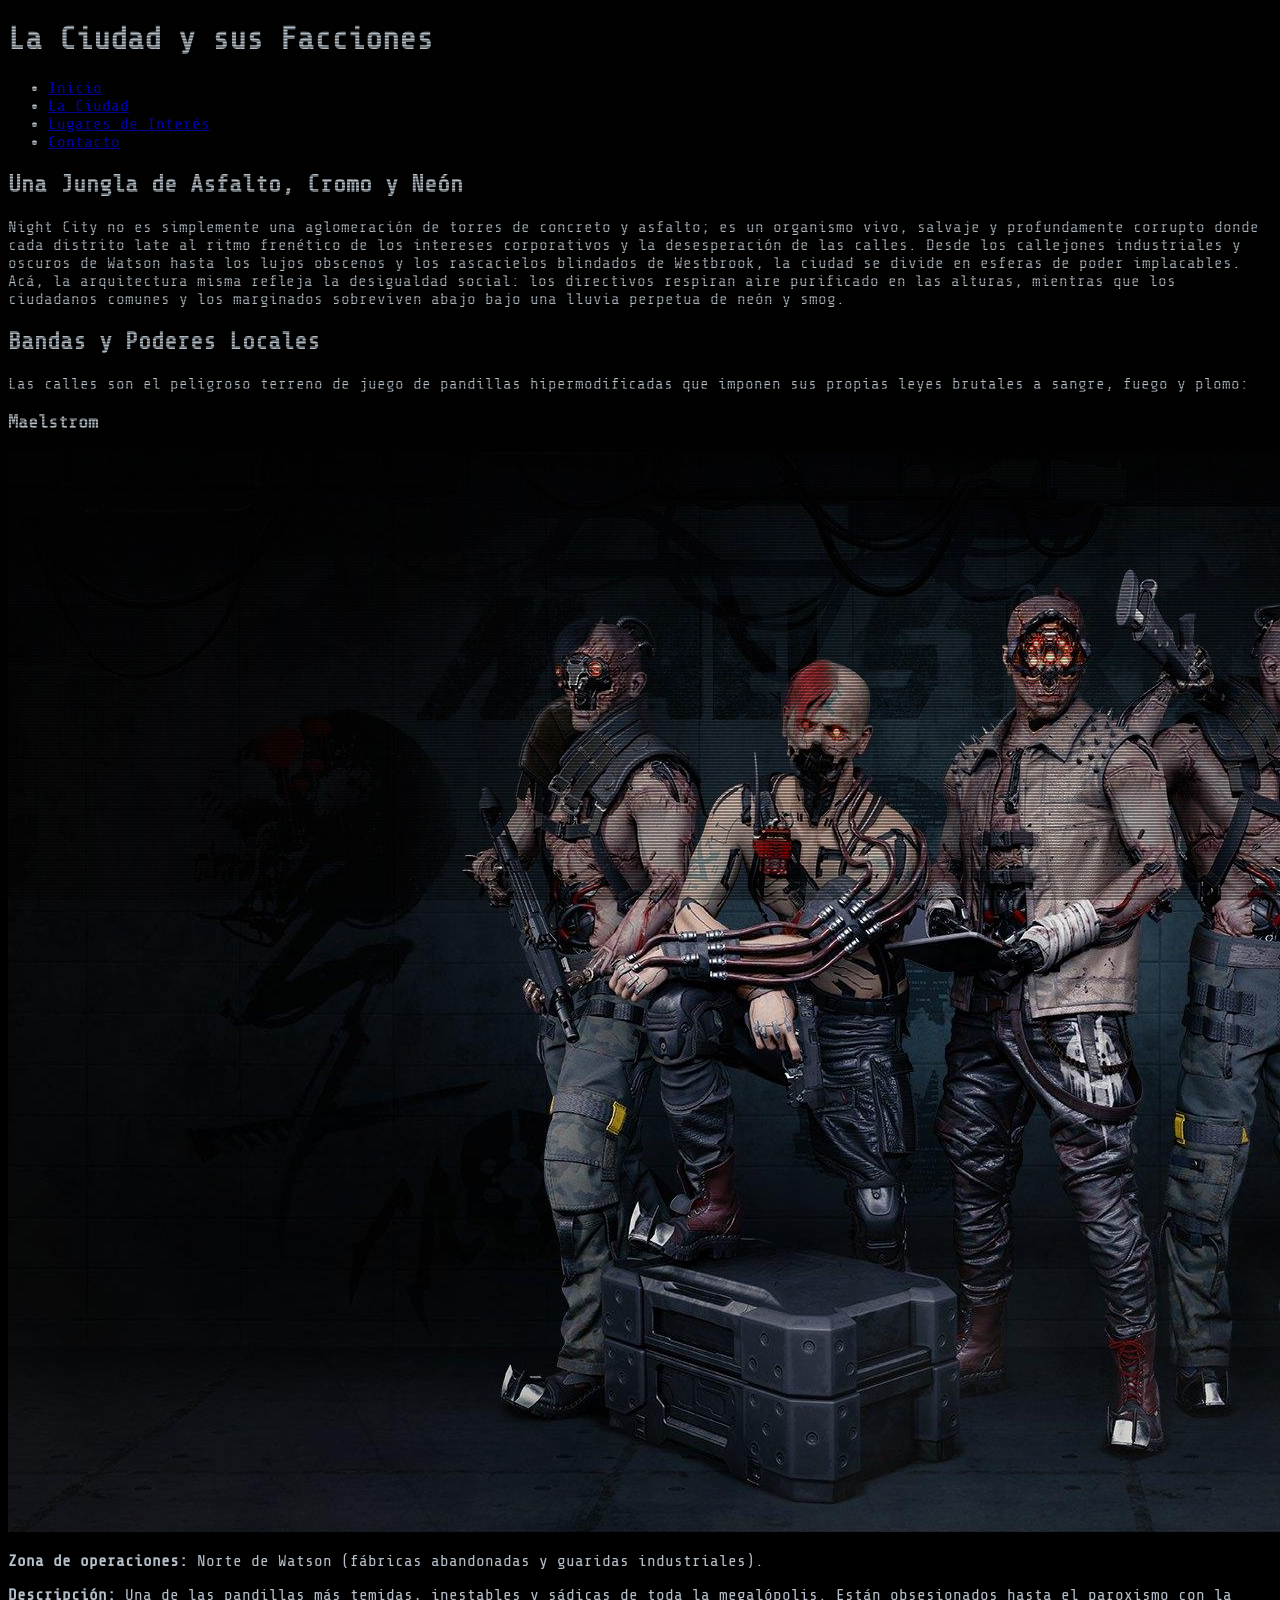
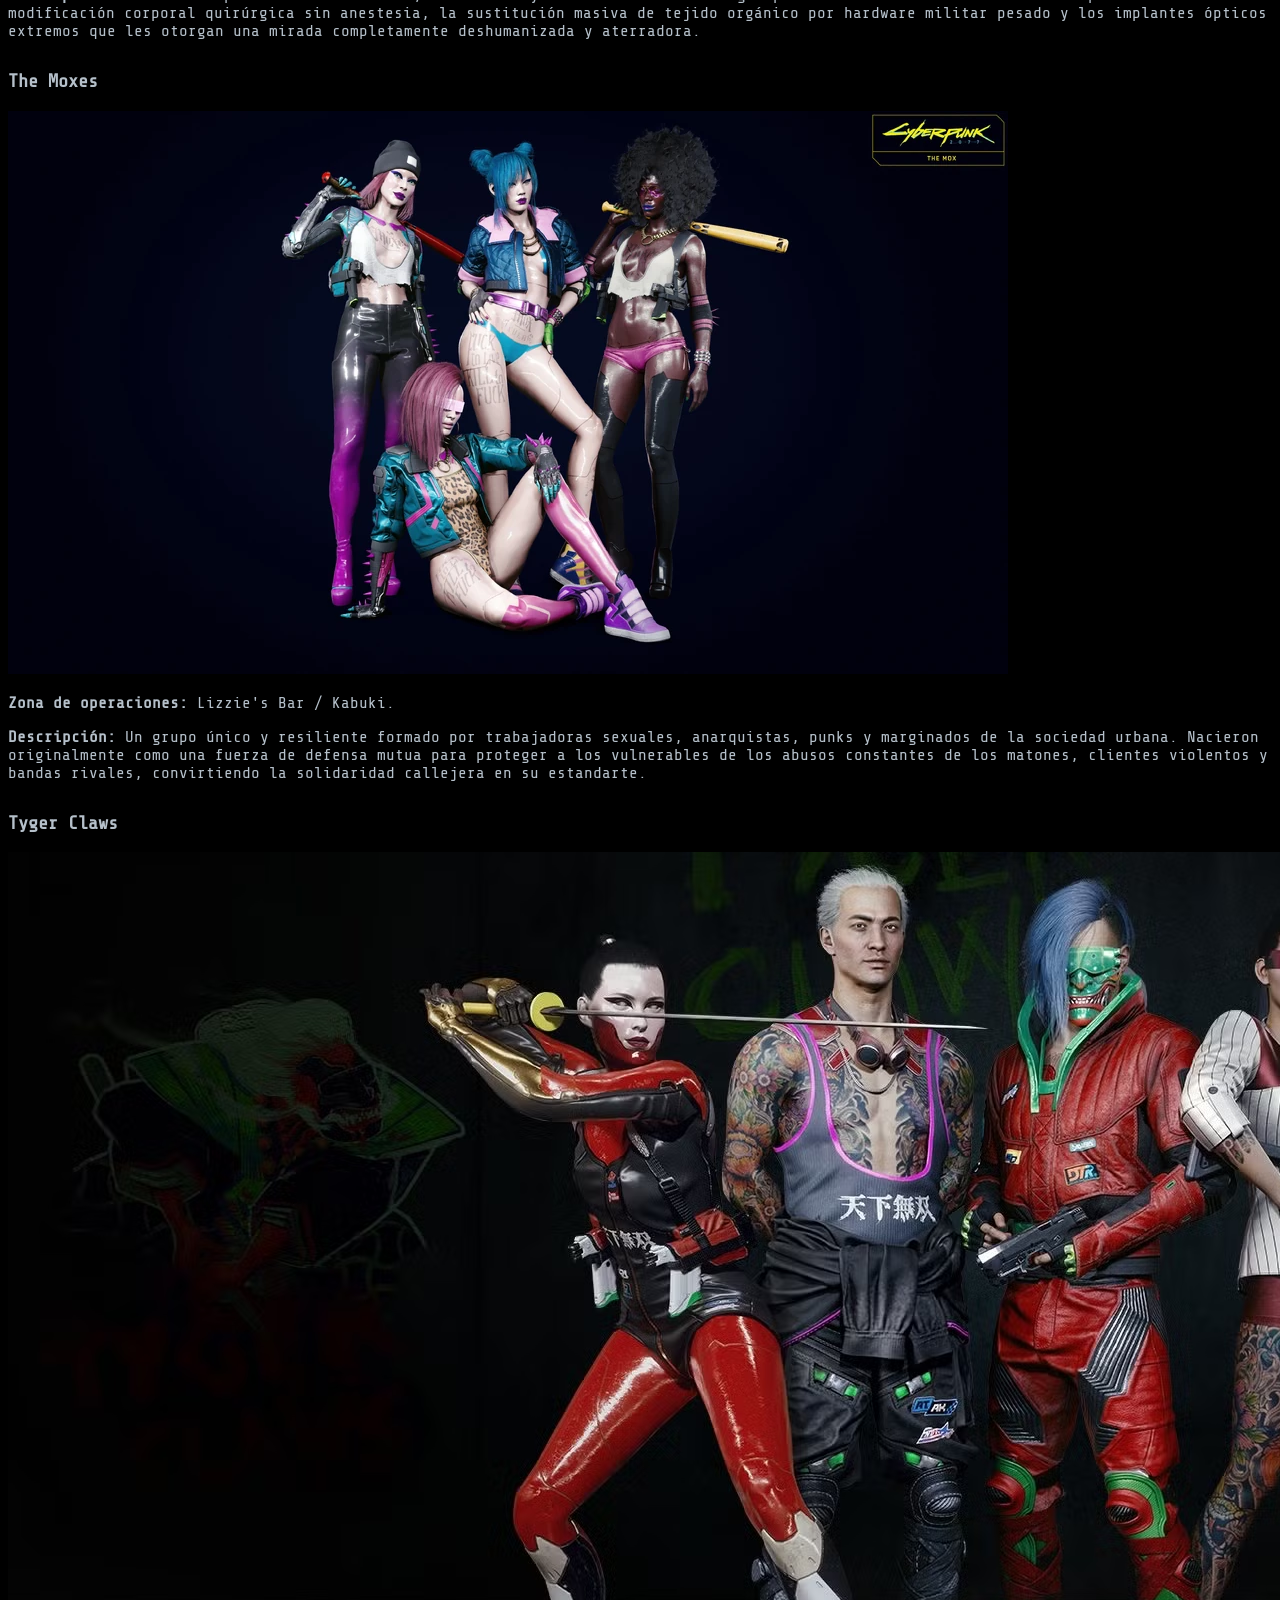
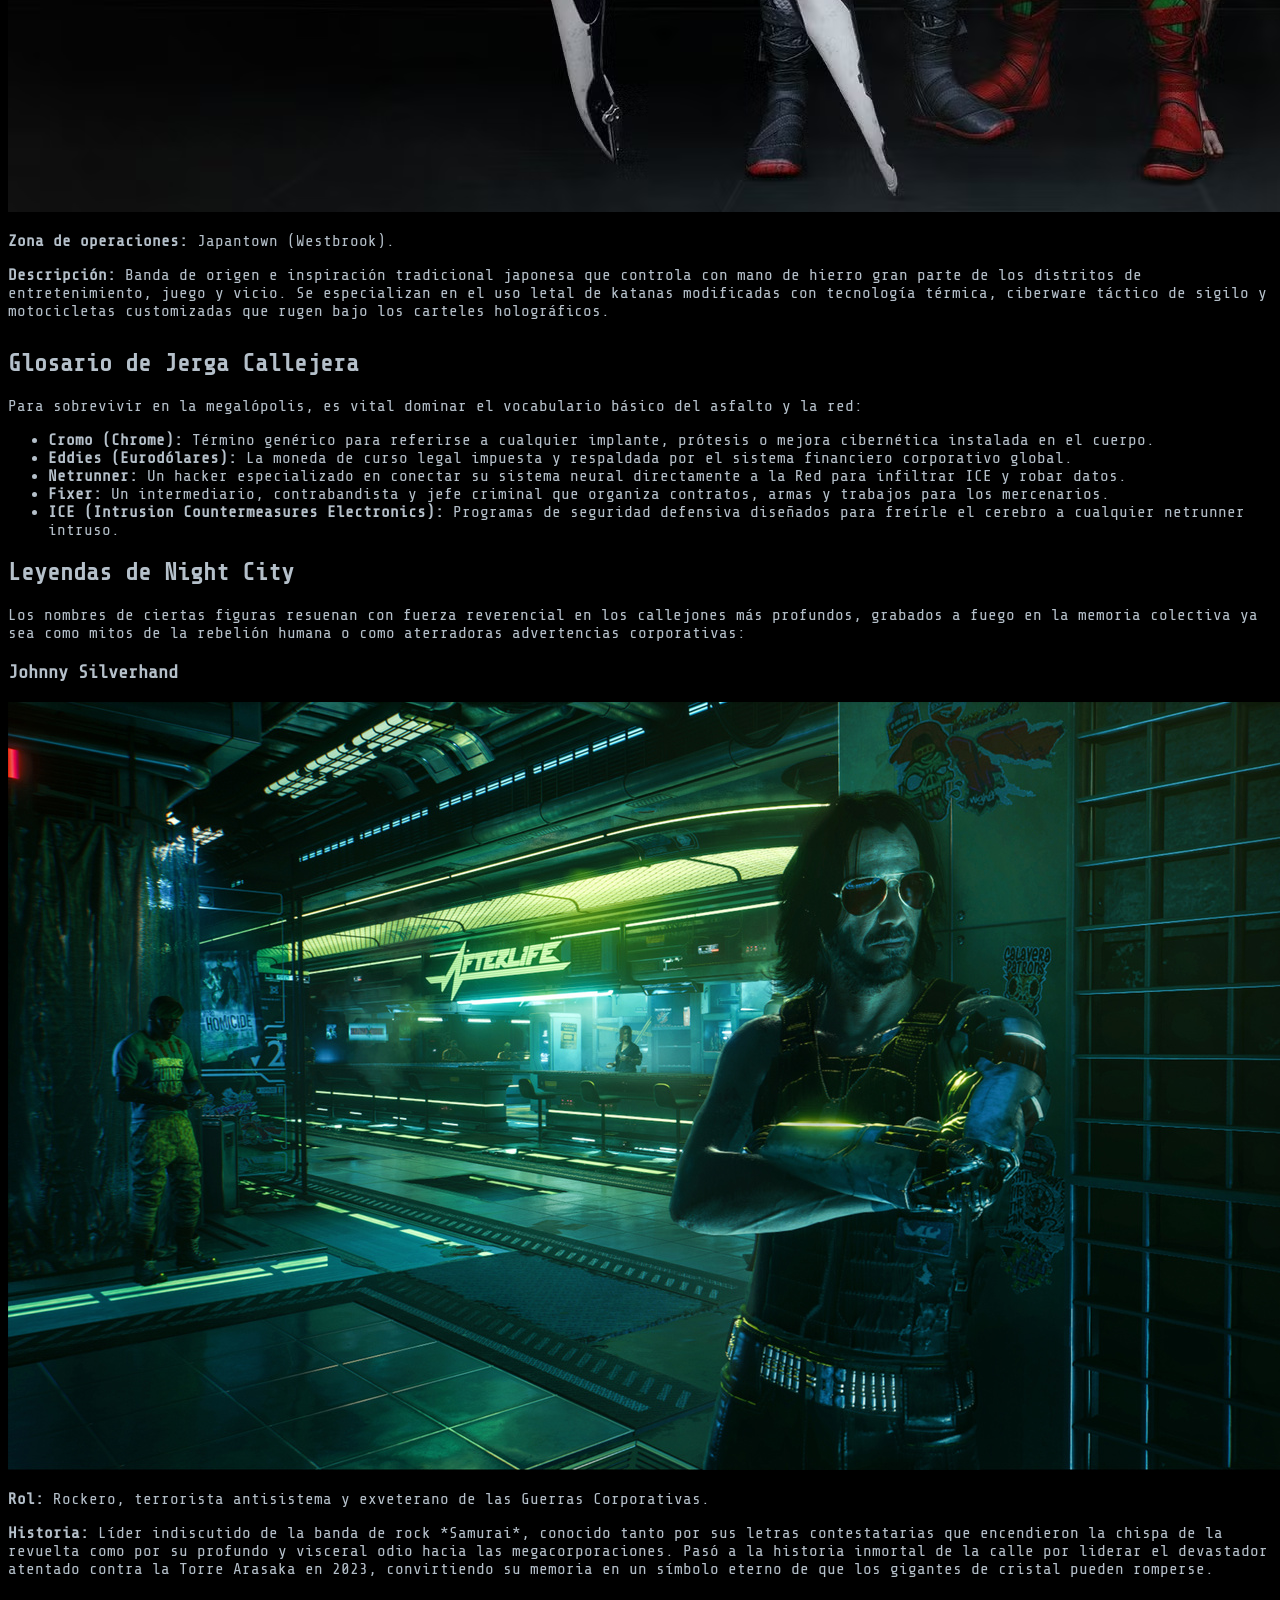
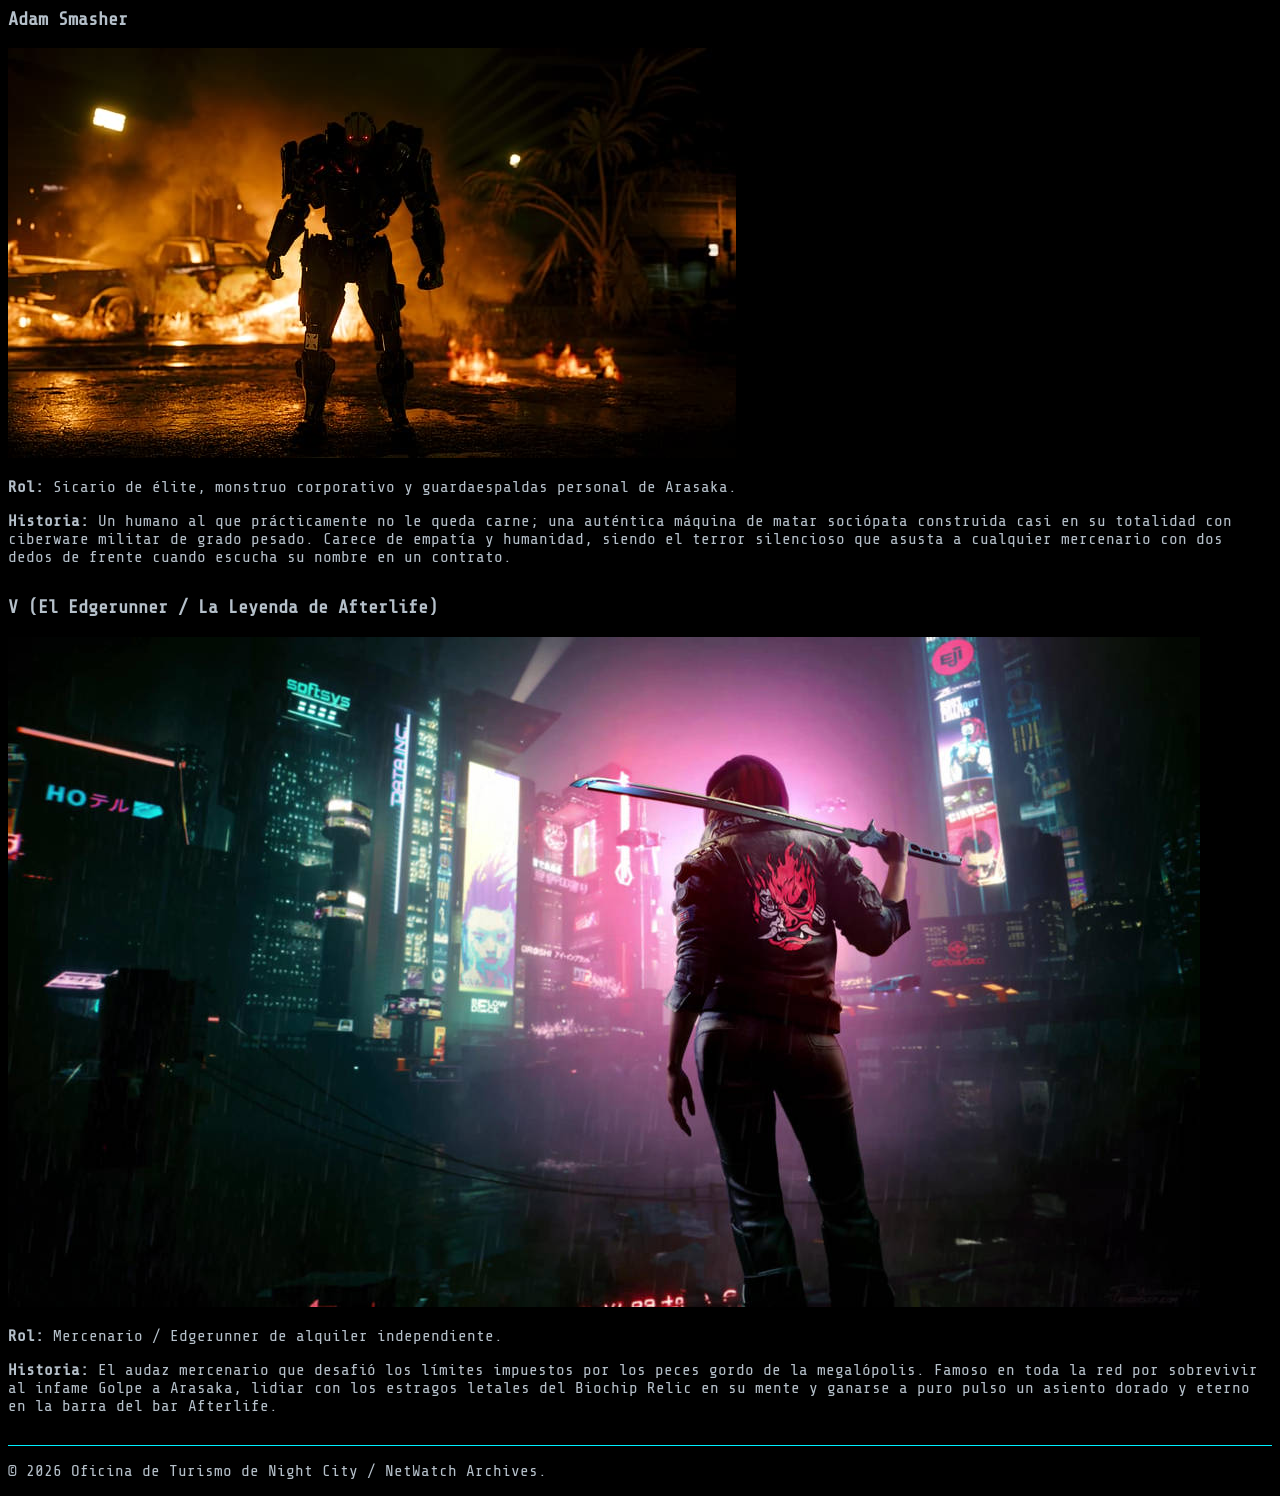
==== ciudad.html @ daa6891e "Implementación visual y bootstrap básico" ====
<!DOCTYPE html>
<html lang="es">
<head>
    <meta charset="UTF-8">
    <meta name="viewport" content="width=device-width, initial-scale=1.0">
    <title>La Ciudad y Facciones - Night City</title>
<link rel="stylesheet" href="css/estilos.css">
</head>
<body>
    <header>
        <h1>La Ciudad y sus Facciones</h1>
        <nav>
            <ul>
                <li><a href="index.html">Inicio</a></li>
                <li><a href="ciudad.html">La Ciudad</a></li>
                <li><a href="lugares.html">Lugares de Interés</a></li>
                <li><a href="contacto.html">Contacto</a></li>
            </ul>
        </nav>
    </header>

    <main>
        <section>
            <h2>Una Jungla de Asfalto, Cromo y Neón</h2>
            <p>Night City no es simplemente una aglomeración de torres de concreto y asfalto; es un organismo vivo, salvaje y profundamente corrupto donde cada distrito late al ritmo frenético de los intereses corporativos y la desesperación de las calles. Desde los callejones industriales y oscuros de Watson hasta los lujos obscenos y los rascacielos blindados de Westbrook, la ciudad se divide en esferas de poder implacables. Acá, la arquitectura misma refleja la desigualdad social: los directivos respiran aire purificado en las alturas, mientras que los ciudadanos comunes y los marginados sobreviven abajo bajo una lluvia perpetua de neón y smog.</p>
        </section>

        <section id="facciones">
            <h2>Bandas y Poderes Locales</h2>
            <p>Las calles son el peligroso terreno de juego de pandillas hipermodificadas que imponen sus propias leyes brutales a sangre, fuego y plomo:</p>
            
            <div style="margin-bottom: 30px;">
                <h3>Maelstrom</h3>
                <img src="img/Maelstrom.jpg" alt="Miembros de la banda Maelstrom con implantes cibernéticos ópticos extremos">
                <p><strong>Zona de operaciones:</strong> Norte de Watson (fábricas abandonadas y guaridas industriales).</p>
                <p><strong>Descripción:</strong> Una de las pandillas más temidas, inestables y sádicas de toda la megalópolis. Están obsesionados hasta el paroxismo con la modificación corporal quirúrgica sin anestesia, la sustitución masiva de tejido orgánico por hardware militar pesado y los implantes ópticos extremos que les otorgan una mirada completamente deshumanizada y aterradora.</p>
            </div>

            <div style="margin-bottom: 30px;">
                <h3>The Moxes</h3>
                <img src="img/Moxes.jpg" alt="Estética urbana y grafitis característicos de The Moxes">
                <p><strong>Zona de operaciones:</strong> Lizzie's Bar / Kabuki.</p>
                <p><strong>Descripción:</strong> Un grupo único y resiliente formado por trabajadoras sexuales, anarquistas, punks y marginados de la sociedad urbana. Nacieron originalmente como una fuerza de defensa mutua para proteger a los vulnerables de los abusos constantes de los matones, clientes violentos y bandas rivales, convirtiendo la solidaridad callejera en su estandarte.</p>
            </div>

            <div style="margin-bottom: 30px;">
                <h3>Tyger Claws</h3>
                <img src="img/TygerClaws.jpg" alt="Motocicletas y estética neón tradicional de los Tyger Claws en Japantown">
                <p><strong>Zona de operaciones:</strong> Japantown (Westbrook).</p>
                <p><strong>Descripción:</strong> Banda de origen e inspiración tradicional japonesa que controla con mano de hierro gran parte de los distritos de entretenimiento, juego y vicio. Se especializan en el uso letal de katanas modificadas con tecnología térmica, ciberware táctico de sigilo y motocicletas customizadas que rugen bajo los carteles holográficos.</p>
            </div>
        </section>

        <section id="glosario">
            <h2>Glosario de Jerga Callejera</h2>
            <p>Para sobrevivir en la megalópolis, es vital dominar el vocabulario básico del asfalto y la red:</p>
            <ul>
                <li><strong>Cromo (Chrome):</strong> Término genérico para referirse a cualquier implante, prótesis o mejora cibernética instalada en el cuerpo.</li>
                <li><strong>Eddies (Eurodólares):</strong> La moneda de curso legal impuesta y respaldada por el sistema financiero corporativo global.</li>
                <li><strong>Netrunner:</strong> Un hacker especializado en conectar su sistema neural directamente a la Red para infiltrar ICE y robar datos.</li>
                <li><strong>Fixer:</strong> Un intermediario, contrabandista y jefe criminal que organiza contratos, armas y trabajos para los mercenarios.</li>
                <li><strong>ICE (Intrusion Countermeasures Electronics):</strong> Programas de seguridad defensiva diseñados para freírle el cerebro a cualquier netrunner intruso.</li>
            </ul>
        </section>

        <section id="leyendas">
            <h2>Leyendas de Night City</h2>
            <p>Los nombres de ciertas figuras resuenan con fuerza reverencial en los callejones más profundos, grabados a fuego en la memoria colectiva ya sea como mitos de la rebelión humana o como aterradoras advertencias corporativas:</p>

            <div style="margin-bottom: 30px;">
                <h3>Johnny Silverhand</h3>
                <img src="img/JohnnySilverhand.jpg" alt="Johnny Silverhand con su icónico brazo de cromo y su guitarra">
                <p><strong>Rol:</strong> Rockero, terrorista antisistema y exveterano de las Guerras Corporativas.</p>
                <p><strong>Historia:</strong> Líder indiscutido de la banda de rock *Samurai*, conocido tanto por sus letras contestatarias que encendieron la chispa de la revuelta como por su profundo y visceral odio hacia las megacorporaciones. Pasó a la historia inmortal de la calle por liderar el devastador atentado contra la Torre Arasaka en 2023, convirtiendo su memoria en un símbolo eterno de que los gigantes de cristal pueden romperse.</p>
            </div>

            <div style="margin-bottom: 30px;">
                <h3>Adam Smasher</h3>
                <img src="img/AdamSmasher.jpg" alt="Adam Smasher en su armadura corpórea pesada de combate cibernético">
                <p><strong>Rol:</strong> Sicario de élite, monstruo corporativo y guardaespaldas personal de Arasaka.</p>
                <p><strong>Historia:</strong> Un humano al que prácticamente no le queda carne; una auténtica máquina de matar sociópata construida casi en su totalidad con ciberware militar de grado pesado. Carece de empatía y humanidad, siendo el terror silencioso que asusta a cualquier mercenario con dos dedos de frente cuando escucha su nombre en un contrato.</p>
            </div>

            <div style="margin-bottom: 30px;">
                <h3>V (El Edgerunner / La Leyenda de Afterlife)</h3>
                <img src="img/V_Cyberpunk.jpg" alt="Mercenario V con chaqueta de cuero en Night City">
                <p><strong>Rol:</strong> Mercenario / Edgerunner de alquiler independiente.</p>
                <p><strong>Historia:</strong> El audaz mercenario que desafió los límites impuestos por los peces gordo de la megalópolis. Famoso en toda la red por sobrevivir al infame Golpe a Arasaka, lidiar con los estragos letales del Biochip Relic en su mente y ganarse a puro pulso un asiento dorado y eterno en la barra del bar Afterlife.</p>
            </div>
        </section>
    </main>

    <footer>
        <p>&copy; 2026 Oficina de Turismo de Night City / NetWatch Archives.</p>
    </footer>
</body>
</html>
---- css/estilos.css ----
@import url('https://fonts.googleapis.com/css2?family=Share+Tech+Mono&family=Orbitron:wght@700;900&display=swap');

:root {
    --bg-black: #000000;
    --bg-box: #05070a;
    --neon-cyan: #00f0ff;
    --neon-pink: #ff0055;
    --neon-yellow: #fcee0a;
    --text-gray: #b5c0ca;
    --font-mono: 'Share Tech Mono', monospace;
    --font-heading: 'Orbitron', sans-serif;
}

body::before {
    content: " ";
    display: block;
    position: fixed;
    top: 0; left: 0; bottom: 0; right: 0;
    background: linear-gradient(rgba(18, 16, 16, 0) 50%, rgba(0, 0, 0, 0.4) 50%), 
                linear-gradient(90deg, rgba(255, 0, 0, 0.02), rgba(0, 255, 0, 0.01), rgba(0, 0, 255, 0.02));
    z-index: 999;
    background-size: 100% 3px, 6px 100%;
    pointer-events: none;
}

html, body {
    background-color: var(--bg-black) !important;
    color: var(--text-gray) !important;
    font-family: var(--font-mono) !important;
    min-height: 100vh;
}

.cyber-header {
    background-color: var(--bg-black);
    border-bottom: 1px solid var(--neon-cyan) !important;
    box-shadow: 0 4px 15px rgba(0, 240, 255, 0.15);
}

.site-title {
    font-family: var(--font-heading) !important;
    color: var(--neon-cyan) !important;
    font-size: 2.2rem;
    font-weight: 900;
    letter-spacing: 3px;
    text-shadow: 2px 0 var(--neon-pink), -2px 0 var(--neon-cyan), 0 0 12px var(--neon-cyan) !important;
}

.navbar-nav .nav-link {
    font-family: var(--font-mono) !important;
    color: var(--neon-pink) !important;
    font-size: 1rem;
    letter-spacing: 1.5px;
    font-weight: bold;
    padding: 0.25rem 0.75rem !important;
    transition: all 0.2s ease;
}

.navbar-nav .nav-link:hover, 
.navbar-nav .nav-link.active {
    color: #ffffff !important;
    text-shadow: 0 0 10px var(--neon-pink), 0 0 20px var(--neon-pink) !important;
}

.cyber-box {
    background-color: var(--bg-box) !important;
    border: 1px solid var(--neon-cyan) !important;
    box-shadow: 0 0 15px rgba(0, 240, 255, 0.2), inset 0 0 10px rgba(0, 240, 255, 0.05) !important;
    border-radius: 0px !important;
}

.box-title {
    font-family: var(--font-heading) !important;
    color: var(--neon-yellow) !important;
    font-size: 1.3rem;
    letter-spacing: 1.5px;
    text-shadow: 0 0 8px var(--neon-yellow) !important;
}

.box-text {
    font-family: var(--font-mono) !important;
    color: var(--text-gray) !important;
    font-size: 1.05rem;
    line-height: 1.6;
}

.btn-cyber, 
a.btn-cyber {
    display: inline-block;
    background-color: transparent !important;
    border: 1px solid var(--neon-cyan) !important;
    color: var(--neon-cyan) !important;
    font-family: var(--font-mono) !important;
    text-transform: uppercase !important;
    font-weight: bold !important;
    letter-spacing: 1.5px;
    padding: 0.5rem 1.5rem;
    border-radius: 0px !important;
    box-shadow: 0 0 8px rgba(0, 240, 255, 0.3) !important;
    transition: all 0.2s ease !important;
    text-decoration: none;
}

.btn-cyber:hover, 
a.btn-cyber:hover {
    background-color: var(--neon-cyan) !important;
    color: #000000 !important;
    box-shadow: 0 0 20px var(--neon-cyan) !important;
}

footer {
    background-color: var(--bg-black) !important;
    border-top: 1px solid var(--neon-cyan) !important;
}
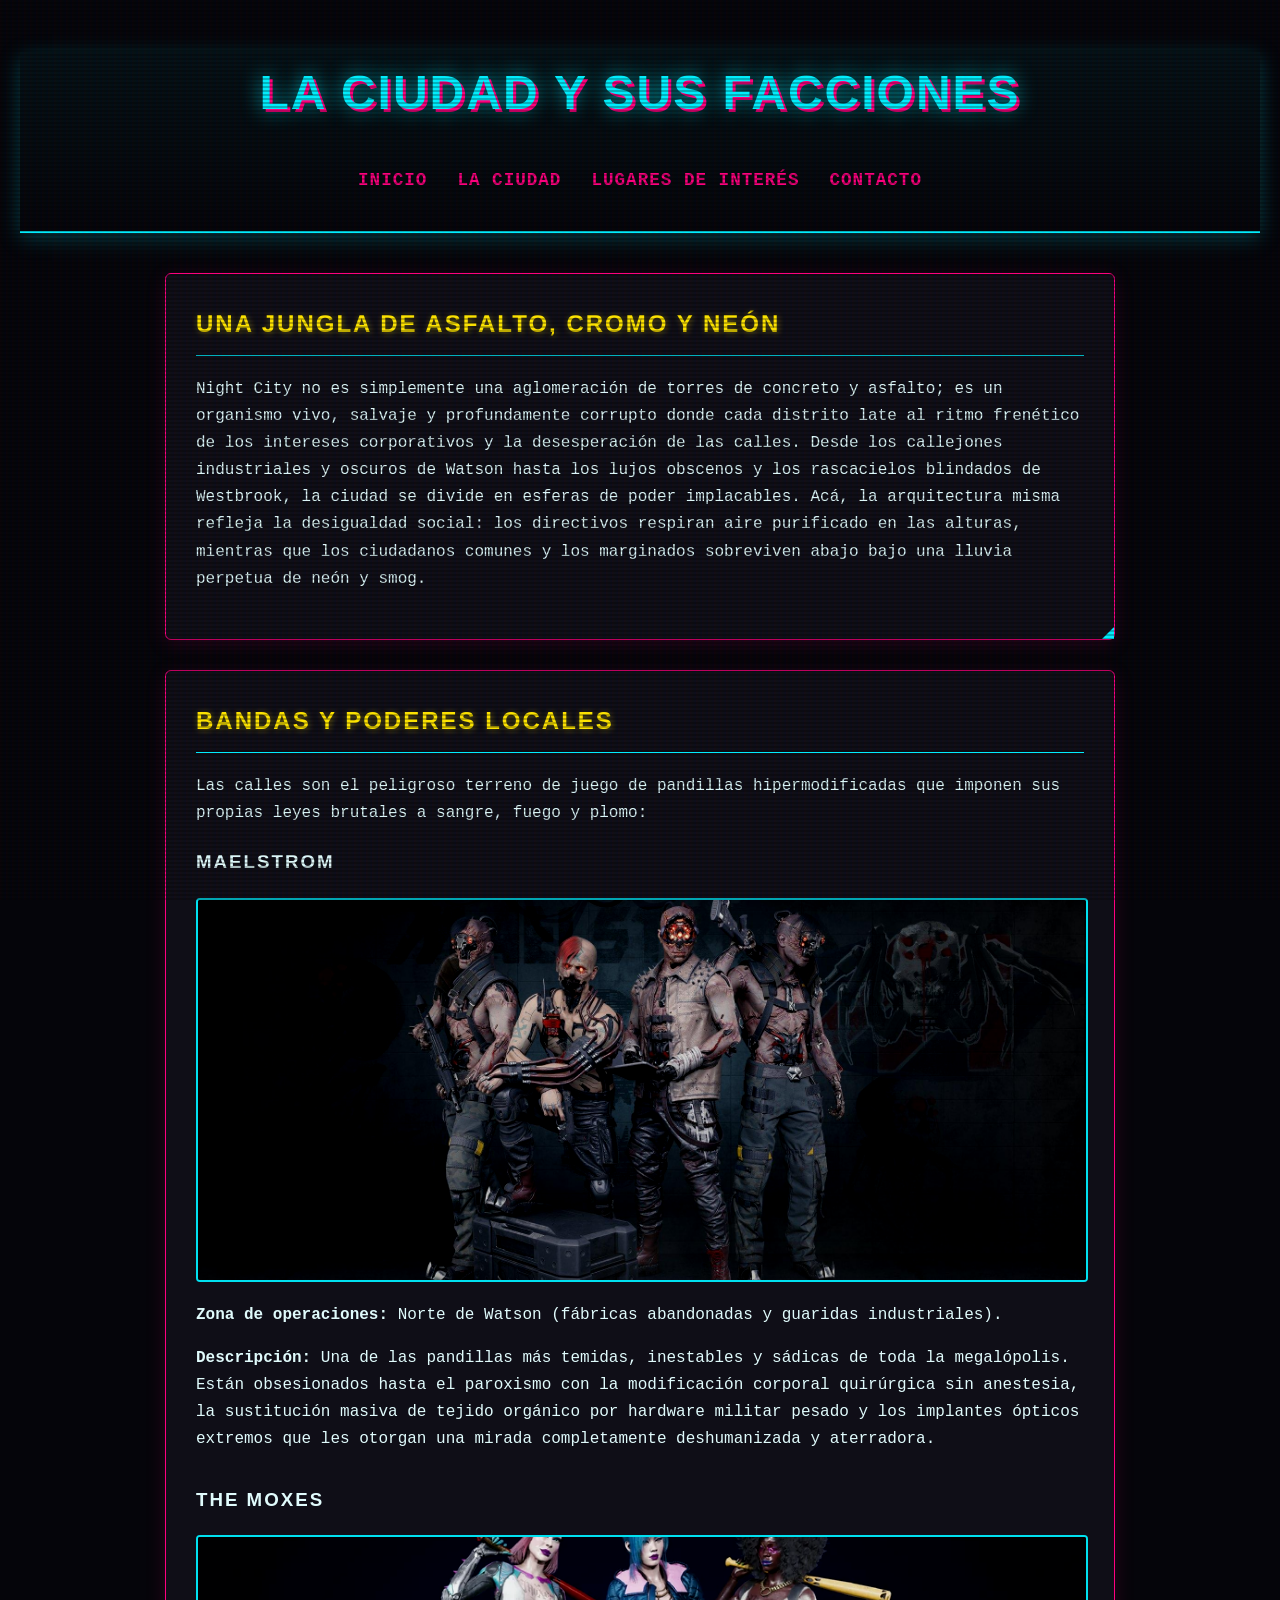
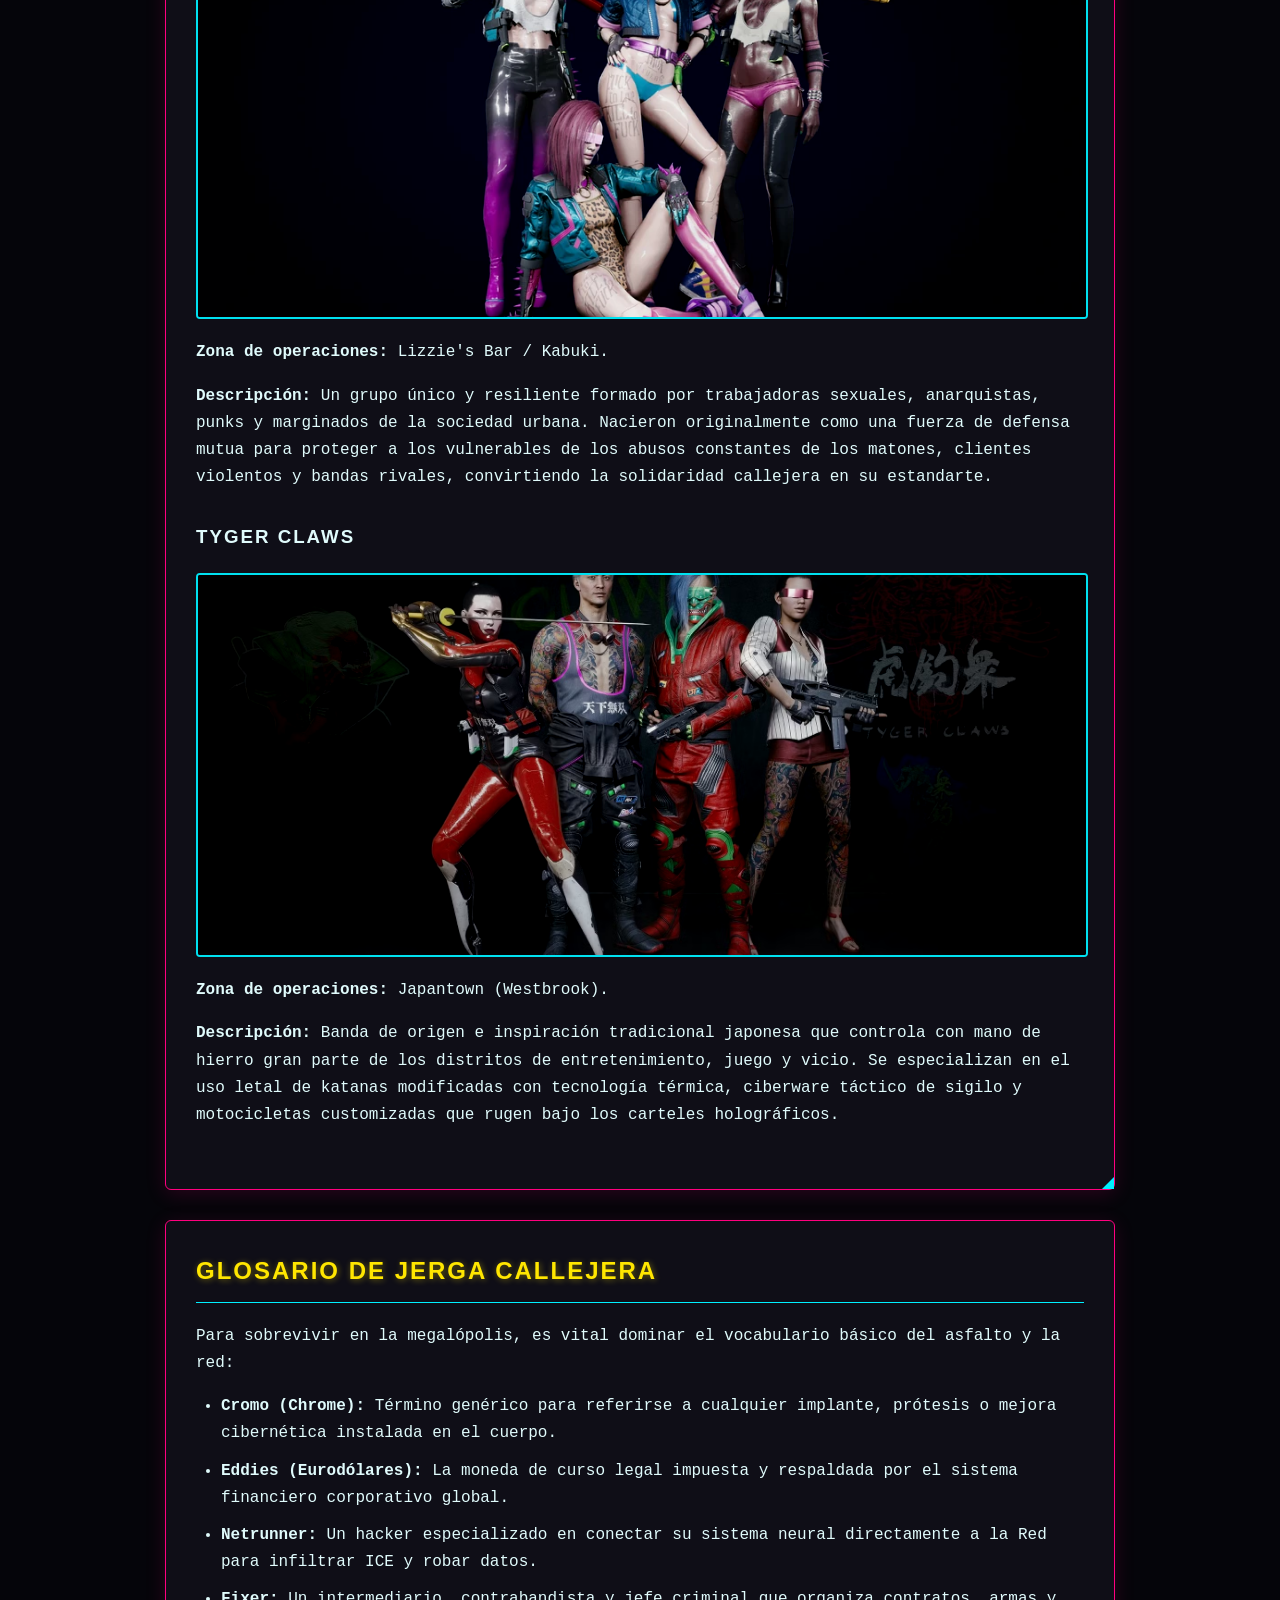
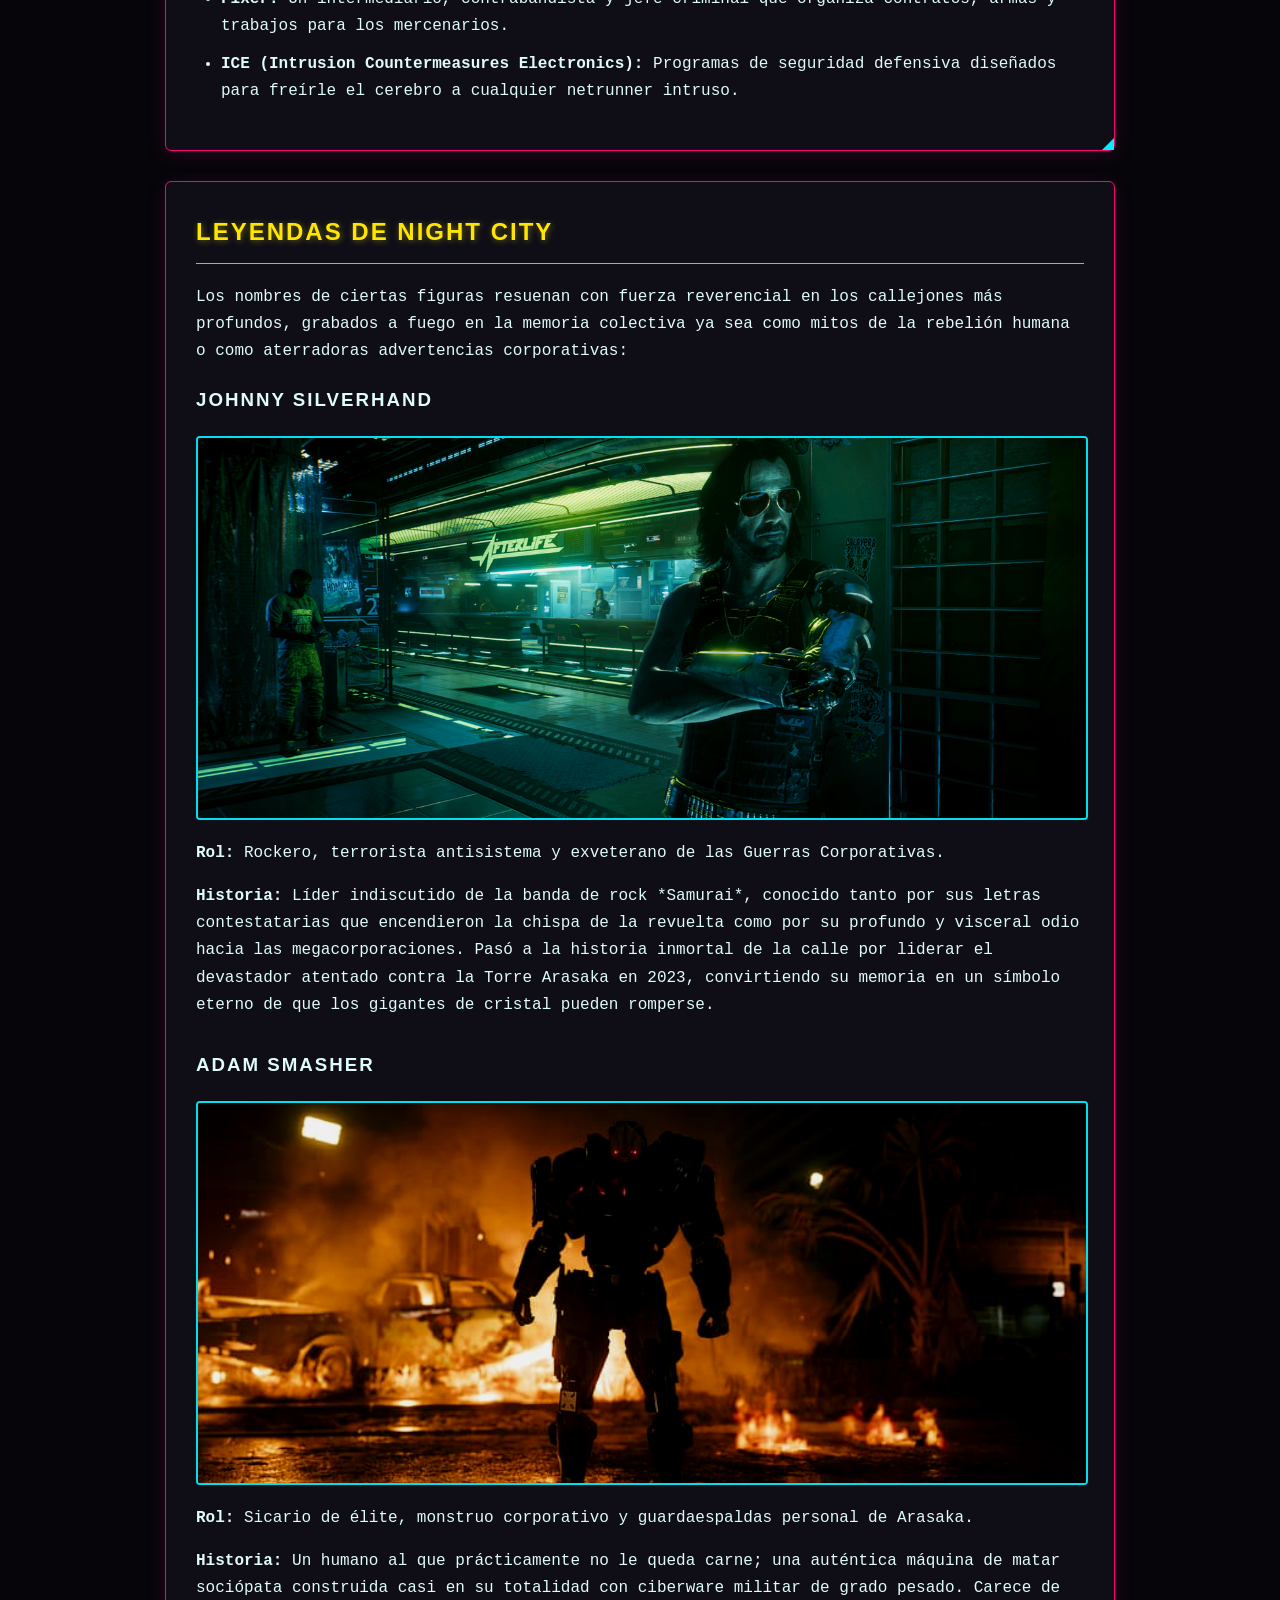
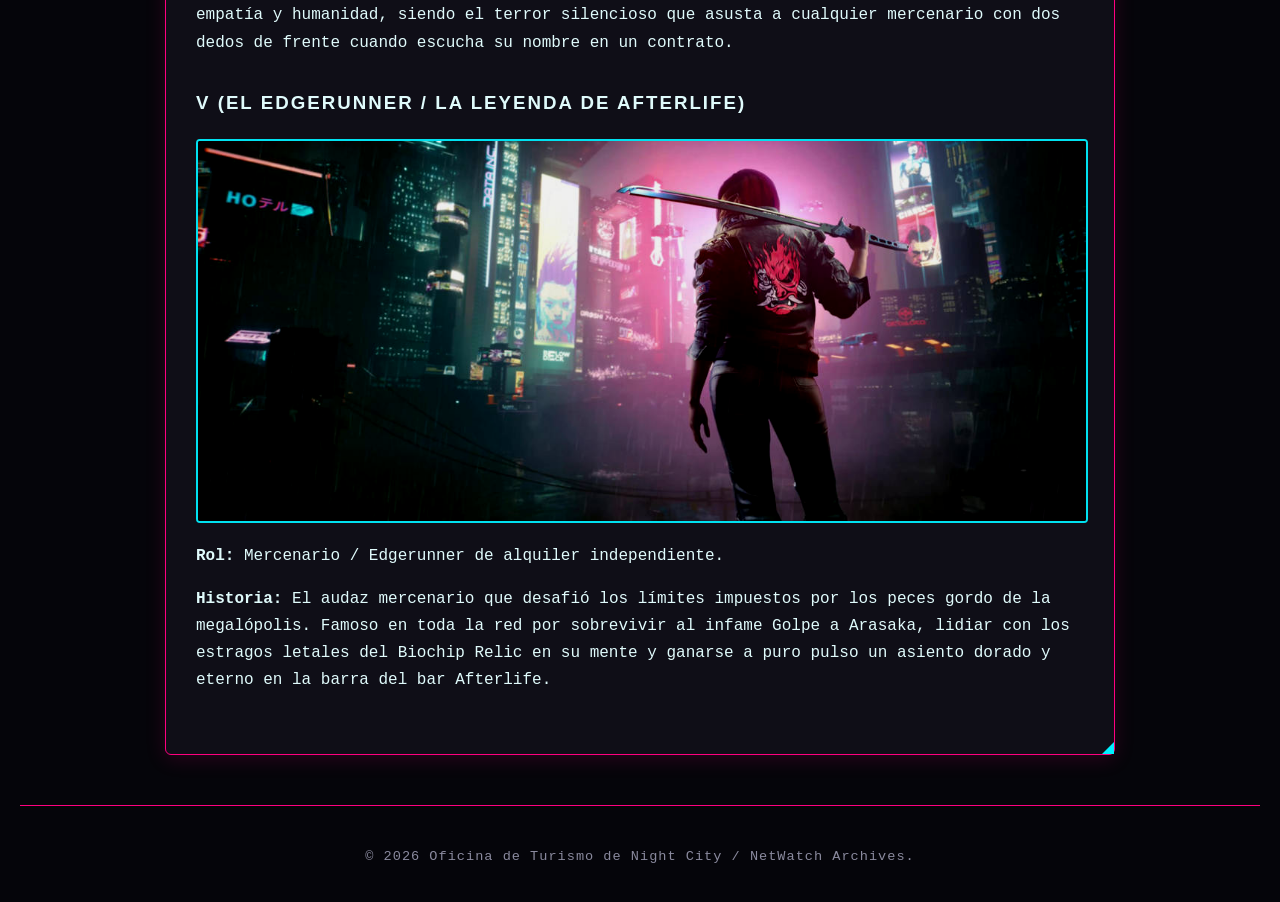
==== commit 40d53633: "Actualizar estructura y archivos del proyecto" ====
--- a/ciudad.html
+++ b/ciudad.html
@@ -4,7 +4,7 @@
     <meta charset="UTF-8">
     <meta name="viewport" content="width=device-width, initial-scale=1.0">
     <title>La Ciudad y Facciones - Night City</title>
-<link rel="stylesheet" href="css/estilos.css">
+    <link rel="stylesheet" href="css/style.css">
 </head>
 <body>
     <header>
--- a/css/style.css
+++ b/css/style.css
@@ -0,0 +1,216 @@
+:root {
+    --bg-color: #05050a;
+    --card-bg: #0f0e17;
+    --neon-cyan: #00f0ff;
+    --neon-pink: #ff007f;
+    --neon-yellow: #ffe600;
+    --text-color: #e0fbfc;
+}
+
+body {
+    background-color: var(--bg-color);
+    color: var(--text-color);
+    font-family: 'Courier New', monospace;
+    margin: 0;
+    padding: 20px;
+    line-height: 1.7;
+    position: relative;
+}
+
+body::before {
+    content: " ";
+    display: block;
+    position: fixed;
+    top: 0; left: 0; bottom: 0; right: 0;
+    background: linear-gradient(rgba(18, 16, 16, 0) 50%, rgba(0, 0, 0, 0.25) 50%), linear-gradient(90deg, rgba(255, 0, 0, 0.03), rgba(0, 255, 0, 0.01), rgba(0, 0, 255, 0.03));
+    z-index: 99999;
+    background-size: 100% 4px, 6px 100%;
+    pointer-events: none;
+}
+
+::-webkit-scrollbar {
+    width: 8px;
+}
+::-webkit-scrollbar-track {
+    background: var(--bg-color);
+}
+::-webkit-scrollbar-thumb {
+    background: var(--neon-pink);
+    border-radius: 2px;
+}
+::-webkit-scrollbar-thumb:hover {
+    background: var(--neon-cyan);
+}
+
+header {
+    text-align: center;
+    border-bottom: 2px solid var(--neon-cyan);
+    padding-bottom: 25px;
+    margin-bottom: 40px;
+    box-shadow: 0 5px 20px rgba(0, 240, 255, 0.25);
+    background: linear-gradient(to bottom, rgba(0, 240, 255, 0.05), transparent);
+}
+
+h1, h2, h3 {
+    font-family: 'Impact', 'Arial Black', sans-serif;
+    letter-spacing: 2px;
+    text-transform: uppercase;
+}
+
+h1 {
+    font-size: 3rem;
+    color: var(--neon-cyan);
+    text-shadow: 3px 3px 0px var(--neon-pink), 0 0 20px rgba(0, 240, 255, 0.8);
+}
+
+nav ul {
+    list-style-type: none;
+    padding: 0;
+    margin: 20px 0 0 0;
+    display: flex;
+    justify-content: center;
+    gap: 30px;
+    flex-wrap: wrap;
+}
+
+nav a {
+    color: var(--neon-pink);
+    text-decoration: none;
+    font-weight: bold;
+    text-transform: uppercase;
+    font-size: 1.1rem;
+    letter-spacing: 1px;
+    transition: color 0.3s ease, text-shadow 0.3s ease, transform 0.2s ease;
+    display: inline-block;
+}
+
+nav a:hover {
+    color: var(--neon-cyan);
+    text-shadow: 0 0 12px rgba(0, 240, 255, 1);
+    transform: translateY(-2px);
+}
+
+main {
+    max-width: 950px;
+    margin: 0 auto;
+}
+
+main section {
+    background-color: var(--card-bg);
+    border: 1px solid var(--neon-pink);
+    border-radius: 6px;
+    padding: 30px;
+    margin-bottom: 30px;
+    box-shadow: 0 4px 20px rgba(255, 0, 127, 0.15);
+    transition: transform 0.3s ease, box-shadow 0.3s ease, border-color 0.3s ease;
+    position: relative;
+}
+
+main section::after {
+    content: "";
+    position: absolute;
+    bottom: 0;
+    right: 0;
+    border-width: 0 0 12px 12px;
+    border-style: solid;
+    border-color: transparent transparent var(--neon-cyan) transparent;
+}
+
+main section:hover {
+    box-shadow: 0 6px 30px rgba(0, 240, 255, 0.35);
+    border-color: var(--neon-cyan);
+    transform: translateY(-3px);
+}
+
+main h2 {
+    border-bottom: 1px solid var(--neon-cyan);
+    padding-bottom: 10px;
+    margin-top: 0;
+    color: var(--neon-yellow);
+    text-shadow: 1px 1px 6px rgba(255, 230, 0, 0.4);
+}
+
+ul, ol {
+    margin: 15px 0;
+    padding-left: 25px;
+}
+
+li {
+    margin-bottom: 10px;
+}
+
+img {
+    width: 100%;
+    height: 380px;
+    object-fit: cover;
+    border: 2px solid var(--neon-cyan);
+    border-radius: 4px;
+    display: block;
+    margin: 20px auto;
+    transition: transform 0.4s ease, filter 0.4s ease, border-color 0.4s ease;
+    filter: brightness(0.9) contrast(1.1);
+}
+
+img:hover {
+    transform: scale(1.01);
+    filter: brightness(1.05) contrast(1.2);
+    border-color: var(--neon-pink);
+    box-shadow: 0 0 20px rgba(255, 0, 127, 0.5);
+}
+
+input, select, textarea {
+    background-color: #161525;
+    border: 1px solid var(--neon-cyan);
+    color: var(--text-color);
+    padding: 12px;
+    border-radius: 4px;
+    font-family: 'Courier New', monospace;
+    width: 100%;
+    box-sizing: border-box;
+    transition: border-color 0.3s, box-shadow 0.3s;
+}
+
+input:focus, select:focus, textarea:focus {
+    outline: none;
+    border-color: var(--neon-pink);
+    box-shadow: 0 0 10px rgba(255, 0, 127, 0.6);
+}
+
+button[type="submit"] {
+    background-color: var(--neon-pink);
+    color: #ffffff;
+    padding: 14px;
+    border: 1px solid var(--neon-cyan);
+    border-radius: 4px;
+    font-weight: bold;
+    cursor: pointer;
+    text-transform: uppercase;
+    font-family: 'Courier New', monospace;
+    font-size: 1rem;
+    letter-spacing: 1px;
+    transition: background 0.3s, box-shadow 0.3s, transform 0.2s;
+}
+
+button[type="submit"]:hover {
+    background-color: var(--neon-cyan);
+    color: var(--bg-color);
+    box-shadow: 0 0 20px rgba(0, 240, 255, 0.9);
+    transform: translateY(-2px);
+}
+
+footer {
+    text-align: center;
+    margin-top: 50px;
+    padding-top: 25px;
+    border-top: 1px solid var(--neon-pink);
+    color: #8a8a9e;
+    font-size: 0.85rem;
+    letter-spacing: 1px;
+}
+
+@media (max-width: 768px) {
+    body { padding: 10px; }
+    h1 { font-size: 2.2rem; }
+    main section { padding: 15px; }
+    nav ul { gap: 15px; }
+}
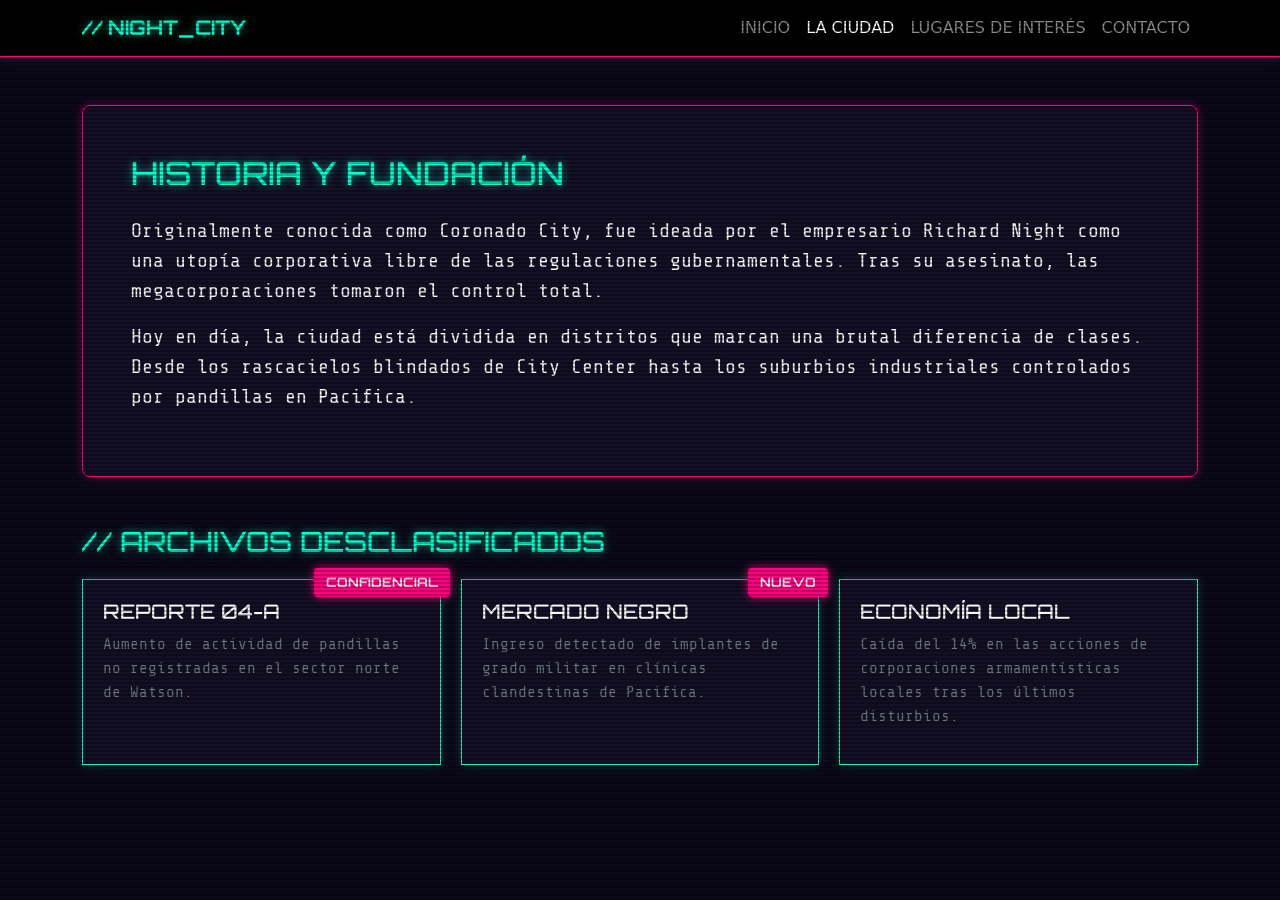
==== commit 47663893: "implementación más a fondo de elementos visuales, bootstraps y flexbox" ====
--- a/ciudad.html
+++ b/ciudad.html
@@ -3,95 +3,70 @@
 <head>
     <meta charset="UTF-8">
     <meta name="viewport" content="width=device-width, initial-scale=1.0">
-    <title>La Ciudad y Facciones - Night City</title>
-    <link rel="stylesheet" href="css/style.css">
+    <title>Night City Guide - La Ciudad</title>
+    <!-- Bootstrap CDN -->
+    <link href="https://cdn.jsdelivr.net/npm/bootstrap@5.3.3/dist/css/bootstrap.min.css" rel="stylesheet">
+    <!-- Google Fonts -->
+    <link href="https://fonts.googleapis.com/css2?family=Orbitron:wght@400;700;900&family=Share+Tech+Mono&display=swap" rel="stylesheet">
+    <!-- CSS Propio -->
+    <link rel="stylesheet" href="css/estilos.css">
 </head>
-<body>
-    <header>
-        <h1>La Ciudad y sus Facciones</h1>
-        <nav>
-            <ul>
-                <li><a href="index.html">Inicio</a></li>
-                <li><a href="ciudad.html">La Ciudad</a></li>
-                <li><a href="lugares.html">Lugares de Interés</a></li>
-                <li><a href="contacto.html">Contacto</a></li>
-            </ul>
-        </nav>
-    </header>
+<body class="bg-dark text-light cyberpunk-body">
+    <div class="scanline"></div>
 
-    <main>
-        <section>
-            <h2>Una Jungla de Asfalto, Cromo y Neón</h2>
-            <p>Night City no es simplemente una aglomeración de torres de concreto y asfalto; es un organismo vivo, salvaje y profundamente corrupto donde cada distrito late al ritmo frenético de los intereses corporativos y la desesperación de las calles. Desde los callejones industriales y oscuros de Watson hasta los lujos obscenos y los rascacielos blindados de Westbrook, la ciudad se divide en esferas de poder implacables. Acá, la arquitectura misma refleja la desigualdad social: los directivos respiran aire purificado en las alturas, mientras que los ciudadanos comunes y los marginados sobreviven abajo bajo una lluvia perpetua de neón y smog.</p>
-        </section>
+    <nav class="navbar navbar-expand-lg navbar-dark bg-black border-bottom border-neon">
+        <div class="container">
+            <a class="navbar-brand font-orbitron text-neon fw-bold" href="index.html">// NIGHT_CITY</a>
+            <button class="navbar-toggler border-neon" type="button" data-bs-toggle="collapse" data-bs-target="#navbarNav">
+                <span class="navbar-toggler-icon"></span>
+            </button>
+            <div class="collapse navbar-collapse justify-content-end" id="navbarNav">
+                <ul class="navbar-nav">
+                    <li class="nav-item"><a class="nav-link" href="index.html">INICIO</a></li>
+                    <li class="nav-item"><a class="nav-link active" href="ciudad.html">LA CIUDAD</a></li>
+                    <li class="nav-item"><a class="nav-link" href="lugares.html">LUGARES DE INTERÉS</a></li>
+                    <li class="nav-item"><a class="nav-link" href="contacto.html">CONTACTO</a></li>
+                </ul>
+            </div>
+        </div>
+    </nav>
 
-        <section id="facciones">
-            <h2>Bandas y Poderes Locales</h2>
-            <p>Las calles son el peligroso terreno de juego de pandillas hipermodificadas que imponen sus propias leyes brutales a sangre, fuego y plomo:</p>
+    <main class="container py-5">
+        <div class="p-5 mb-5 bg-cyber-dark border border-neon rounded-3 shadow-neon">
+            <h2 class="font-orbitron text-neon mb-4">HISTORIA Y FUNDACIÓN</h2>
+            <p class="text-mono fs-5">
+                Originalmente conocida como Coronado City, fue ideada por el empresario Richard Night como una utopía corporativa libre de las regulaciones gubernamentales. Tras su asesinato, las megacorporaciones tomaron el control total.
+            </p>
+            <p class="text-mono fs-5">
+                Hoy en día, la ciudad está dividida en distritos que marcan una brutal diferencia de clases. Desde los rascacielos blindados de City Center hasta los suburbios industriales controlados por pandillas en Pacifica.
+            </p>
+        </div>
+
+        <!-- Sección de Flexbox y Posicionamiento -->
+        <h3 class="font-orbitron text-neon mt-5">// ARCHIVOS DESCLASIFICADOS</h3>
+        <div class="flex-container-custom">
             
-            <div style="margin-bottom: 30px;">
-                <h3>Maelstrom</h3>
-                <img src="img/Maelstrom.jpg" alt="Miembros de la banda Maelstrom con implantes cibernéticos ópticos extremos">
-                <p><strong>Zona de operaciones:</strong> Norte de Watson (fábricas abandonadas y guaridas industriales).</p>
-                <p><strong>Descripción:</strong> Una de las pandillas más temidas, inestables y sádicas de toda la megalópolis. Están obsesionados hasta el paroxismo con la modificación corporal quirúrgica sin anestesia, la sustitución masiva de tejido orgánico por hardware militar pesado y los implantes ópticos extremos que les otorgan una mirada completamente deshumanizada y aterradora.</p>
+            <div class="flex-item-custom posicion-relativa">
+                <span class="badge-cyber">CONFIDENCIAL</span>
+                <h5 class="font-orbitron text-light">REPORTE 04-A</h5>
+                <p class="text-mono text-secondary">Aumento de actividad de pandillas no registradas en el sector norte de Watson.</p>
             </div>
 
-            <div style="margin-bottom: 30px;">
-                <h3>The Moxes</h3>
-                <img src="img/Moxes.jpg" alt="Estética urbana y grafitis característicos de The Moxes">
-                <p><strong>Zona de operaciones:</strong> Lizzie's Bar / Kabuki.</p>
-                <p><strong>Descripción:</strong> Un grupo único y resiliente formado por trabajadoras sexuales, anarquistas, punks y marginados de la sociedad urbana. Nacieron originalmente como una fuerza de defensa mutua para proteger a los vulnerables de los abusos constantes de los matones, clientes violentos y bandas rivales, convirtiendo la solidaridad callejera en su estandarte.</p>
+            <div class="flex-item-custom posicion-relativa">
+                <span class="badge-cyber">NUEVO</span>
+                <h5 class="font-orbitron text-light">MERCADO NEGRO</h5>
+                <p class="text-mono text-secondary">Ingreso detectado de implantes de grado militar en clínicas clandestinas de Pacifica.</p>
             </div>
 
-            <div style="margin-bottom: 30px;">
-                <h3>Tyger Claws</h3>
-                <img src="img/TygerClaws.jpg" alt="Motocicletas y estética neón tradicional de los Tyger Claws en Japantown">
-                <p><strong>Zona de operaciones:</strong> Japantown (Westbrook).</p>
-                <p><strong>Descripción:</strong> Banda de origen e inspiración tradicional japonesa que controla con mano de hierro gran parte de los distritos de entretenimiento, juego y vicio. Se especializan en el uso letal de katanas modificadas con tecnología térmica, ciberware táctico de sigilo y motocicletas customizadas que rugen bajo los carteles holográficos.</p>
-            </div>
-        </section>
-
-        <section id="glosario">
-            <h2>Glosario de Jerga Callejera</h2>
-            <p>Para sobrevivir en la megalópolis, es vital dominar el vocabulario básico del asfalto y la red:</p>
-            <ul>
-                <li><strong>Cromo (Chrome):</strong> Término genérico para referirse a cualquier implante, prótesis o mejora cibernética instalada en el cuerpo.</li>
-                <li><strong>Eddies (Eurodólares):</strong> La moneda de curso legal impuesta y respaldada por el sistema financiero corporativo global.</li>
-                <li><strong>Netrunner:</strong> Un hacker especializado en conectar su sistema neural directamente a la Red para infiltrar ICE y robar datos.</li>
-                <li><strong>Fixer:</strong> Un intermediario, contrabandista y jefe criminal que organiza contratos, armas y trabajos para los mercenarios.</li>
-                <li><strong>ICE (Intrusion Countermeasures Electronics):</strong> Programas de seguridad defensiva diseñados para freírle el cerebro a cualquier netrunner intruso.</li>
-            </ul>
-        </section>
-
-        <section id="leyendas">
-            <h2>Leyendas de Night City</h2>
-            <p>Los nombres de ciertas figuras resuenan con fuerza reverencial en los callejones más profundos, grabados a fuego en la memoria colectiva ya sea como mitos de la rebelión humana o como aterradoras advertencias corporativas:</p>
-
-            <div style="margin-bottom: 30px;">
-                <h3>Johnny Silverhand</h3>
-                <img src="img/JohnnySilverhand.jpg" alt="Johnny Silverhand con su icónico brazo de cromo y su guitarra">
-                <p><strong>Rol:</strong> Rockero, terrorista antisistema y exveterano de las Guerras Corporativas.</p>
-                <p><strong>Historia:</strong> Líder indiscutido de la banda de rock *Samurai*, conocido tanto por sus letras contestatarias que encendieron la chispa de la revuelta como por su profundo y visceral odio hacia las megacorporaciones. Pasó a la historia inmortal de la calle por liderar el devastador atentado contra la Torre Arasaka en 2023, convirtiendo su memoria en un símbolo eterno de que los gigantes de cristal pueden romperse.</p>
+            <div class="flex-item-custom">
+                <h5 class="font-orbitron text-light">ECONOMÍA LOCAL</h5>
+                <p class="text-mono text-secondary">Caída del 14% en las acciones de corporaciones armamentísticas locales tras los últimos disturbios.</p>
             </div>
 
-            <div style="margin-bottom: 30px;">
-                <h3>Adam Smasher</h3>
-                <img src="img/AdamSmasher.jpg" alt="Adam Smasher en su armadura corpórea pesada de combate cibernético">
-                <p><strong>Rol:</strong> Sicario de élite, monstruo corporativo y guardaespaldas personal de Arasaka.</p>
-                <p><strong>Historia:</strong> Un humano al que prácticamente no le queda carne; una auténtica máquina de matar sociópata construida casi en su totalidad con ciberware militar de grado pesado. Carece de empatía y humanidad, siendo el terror silencioso que asusta a cualquier mercenario con dos dedos de frente cuando escucha su nombre en un contrato.</p>
-            </div>
-
-            <div style="margin-bottom: 30px;">
-                <h3>V (El Edgerunner / La Leyenda de Afterlife)</h3>
-                <img src="img/V_Cyberpunk.jpg" alt="Mercenario V con chaqueta de cuero en Night City">
-                <p><strong>Rol:</strong> Mercenario / Edgerunner de alquiler independiente.</p>
-                <p><strong>Historia:</strong> El audaz mercenario que desafió los límites impuestos por los peces gordo de la megalópolis. Famoso en toda la red por sobrevivir al infame Golpe a Arasaka, lidiar con los estragos letales del Biochip Relic en su mente y ganarse a puro pulso un asiento dorado y eterno en la barra del bar Afterlife.</p>
-            </div>
-        </section>
+        </div>
     </main>
 
-    <footer>
-        <p>&copy; 2026 Oficina de Turismo de Night City / NetWatch Archives.</p>
-    </footer>
+    <!-- Bootstrap JS -->
+    <script src="https://cdn.jsdelivr.net/npm/bootstrap@5.3.3/dist/js/bootstrap.bundle.min.js"></script>
 </body>
-</html>+</html>
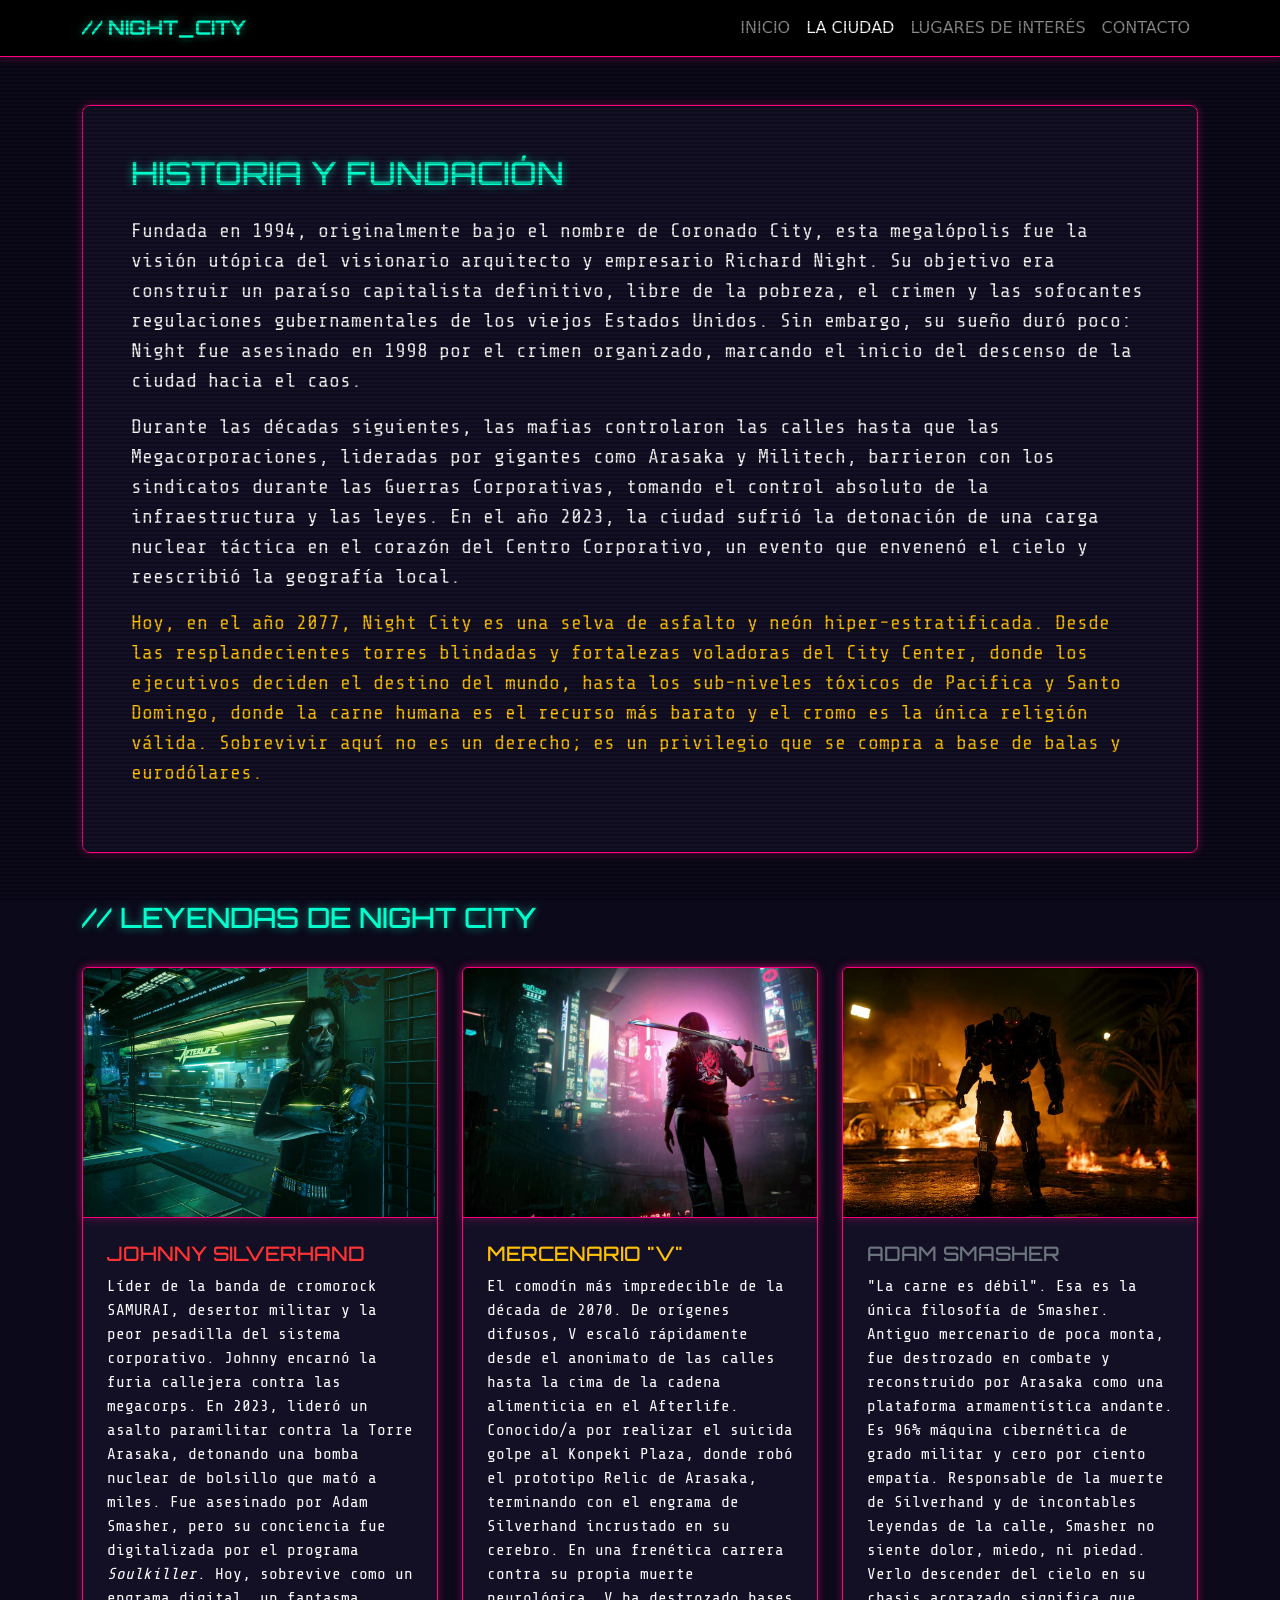
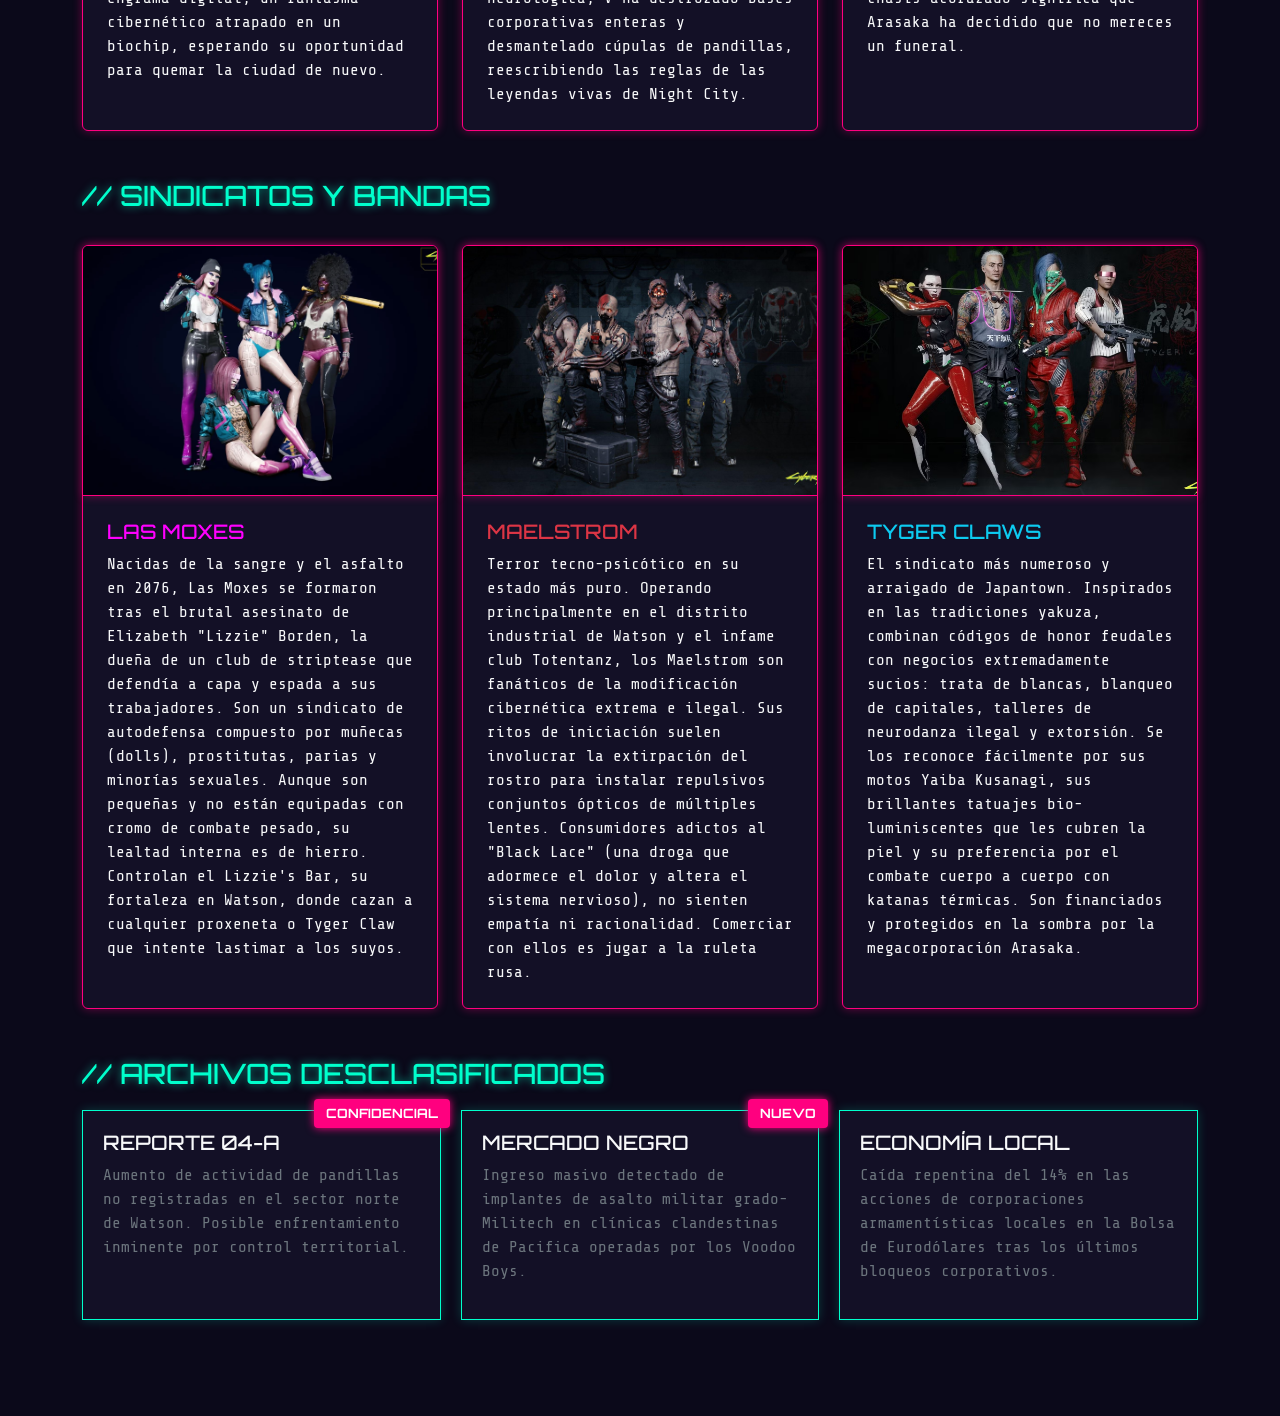
==== commit 1ee38b75: "Finalizado BOOTSTRAP y Flexbox junto a detalles visuales" ====
--- a/ciudad.html
+++ b/ciudad.html
@@ -4,11 +4,8 @@
     <meta charset="UTF-8">
     <meta name="viewport" content="width=device-width, initial-scale=1.0">
     <title>Night City Guide - La Ciudad</title>
-    <!-- Bootstrap CDN -->
     <link href="https://cdn.jsdelivr.net/npm/bootstrap@5.3.3/dist/css/bootstrap.min.css" rel="stylesheet">
-    <!-- Google Fonts -->
     <link href="https://fonts.googleapis.com/css2?family=Orbitron:wght@400;700;900&family=Share+Tech+Mono&display=swap" rel="stylesheet">
-    <!-- CSS Propio -->
     <link rel="stylesheet" href="css/estilos.css">
 </head>
 <body class="bg-dark text-light cyberpunk-body">
@@ -16,7 +13,7 @@
 
     <nav class="navbar navbar-expand-lg navbar-dark bg-black border-bottom border-neon">
         <div class="container">
-            <a class="navbar-brand font-orbitron text-neon fw-bold" href="index.html">// NIGHT_CITY</a>
+            <a class="navbar-brand font-orbitron text-neon fw-bold efecto-glitch" href="index.html">// NIGHT_CITY</a>
             <button class="navbar-toggler border-neon" type="button" data-bs-toggle="collapse" data-bs-target="#navbarNav">
                 <span class="navbar-toggler-icon"></span>
             </button>
@@ -32,41 +29,124 @@
     </nav>
 
     <main class="container py-5">
+        <!-- Historia Base Expandida -->
         <div class="p-5 mb-5 bg-cyber-dark border border-neon rounded-3 shadow-neon">
             <h2 class="font-orbitron text-neon mb-4">HISTORIA Y FUNDACIÓN</h2>
             <p class="text-mono fs-5">
-                Originalmente conocida como Coronado City, fue ideada por el empresario Richard Night como una utopía corporativa libre de las regulaciones gubernamentales. Tras su asesinato, las megacorporaciones tomaron el control total.
+                Fundada en 1994, originalmente bajo el nombre de Coronado City, esta megalópolis fue la visión utópica del visionario arquitecto y empresario Richard Night. Su objetivo era construir un paraíso capitalista definitivo, libre de la pobreza, el crimen y las sofocantes regulaciones gubernamentales de los viejos Estados Unidos. Sin embargo, su sueño duró poco: Night fue asesinado en 1998 por el crimen organizado, marcando el inicio del descenso de la ciudad hacia el caos.
             </p>
             <p class="text-mono fs-5">
-                Hoy en día, la ciudad está dividida en distritos que marcan una brutal diferencia de clases. Desde los rascacielos blindados de City Center hasta los suburbios industriales controlados por pandillas en Pacifica.
+                Durante las décadas siguientes, las mafias controlaron las calles hasta que las Megacorporaciones, lideradas por gigantes como Arasaka y Militech, barrieron con los sindicatos durante las Guerras Corporativas, tomando el control absoluto de la infraestructura y las leyes. En el año 2023, la ciudad sufrió la detonación de una carga nuclear táctica en el corazón del Centro Corporativo, un evento que envenenó el cielo y reescribió la geografía local.
+            </p>
+            <p class="text-mono fs-5 text-warning">
+                Hoy, en el año 2077, Night City es una selva de asfalto y neón hiper-estratificada. Desde las resplandecientes torres blindadas y fortalezas voladoras del City Center, donde los ejecutivos deciden el destino del mundo, hasta los sub-niveles tóxicos de Pacifica y Santo Domingo, donde la carne humana es el recurso más barato y el cromo es la única religión válida. Sobrevivir aquí no es un derecho; es un privilegio que se compra a base de balas y eurodólares.
             </p>
         </div>
 
-        <!-- Sección de Flexbox y Posicionamiento -->
-        <h3 class="font-orbitron text-neon mt-5">// ARCHIVOS DESCLASIFICADOS</h3>
-        <div class="flex-container-custom">
+        <!-- Sección de Leyendas Expandida -->
+        <h3 class="font-orbitron text-neon mt-5 efecto-glitch">// LEYENDAS DE NIGHT CITY</h3>
+        <div class="row g-4 mt-2">
             
+            <div class="col-md-4">
+                <div class="card bg-cyber-dark border-neon h-100 shadow-neon">
+                    <img src="img/JohnnySilverhand.jpg" class="card-img-top border-bottom border-neon" alt="Johnny Silverhand" style="height: 250px; object-fit: cover;">
+                    <div class="card-body d-flex flex-column p-4">
+                        <h5 class="card-title font-orbitron" style="color: #ff3333;">JOHNNY SILVERHAND</h5>
+                        <p class="card-text text-mono text-light flex-grow-1">
+                            Líder de la banda de cromorock SAMURAI, desertor militar y la peor pesadilla del sistema corporativo. Johnny encarnó la furia callejera contra las megacorps. En 2023, lideró un asalto paramilitar contra la Torre Arasaka, detonando una bomba nuclear de bolsillo que mató a miles. Fue asesinado por Adam Smasher, pero su conciencia fue digitalizada por el programa <em>Soulkiller</em>. Hoy, sobrevive como un engrama digital, un fantasma cibernético atrapado en un biochip, esperando su oportunidad para quemar la ciudad de nuevo.
+                        </p>
+                    </div>
+                </div>
+            </div>
+            
+            <div class="col-md-4">
+                <div class="card bg-cyber-dark border-neon h-100 shadow-neon">
+                    <img src="img/V_Cyberpunk.jpg" class="card-img-top border-bottom border-neon" alt="Mercenario V" style="height: 250px; object-fit: cover;">
+                    <div class="card-body d-flex flex-column p-4">
+                        <h5 class="card-title font-orbitron text-warning">MERCENARIO "V"</h5>
+                        <p class="card-text text-mono text-light flex-grow-1">
+                            El comodín más impredecible de la década de 2070. De orígenes difusos, V escaló rápidamente desde el anonimato de las calles hasta la cima de la cadena alimenticia en el Afterlife. Conocido/a por realizar el suicida golpe al Konpeki Plaza, donde robó el prototipo Relic de Arasaka, terminando con el engrama de Silverhand incrustado en su cerebro. En una frenética carrera contra su propia muerte neurológica, V ha destrozado bases corporativas enteras y desmantelado cúpulas de pandillas, reescribiendo las reglas de las leyendas vivas de Night City.
+                        </p>
+                    </div>
+                </div>
+            </div>
+            
+            <div class="col-md-4">
+                <div class="card bg-cyber-dark border-neon h-100 shadow-neon">
+                    <img src="img/AdamSmasher.jpg" class="card-img-top border-bottom border-neon" alt="Adam Smasher" style="height: 250px; object-fit: cover;">
+                    <div class="card-body d-flex flex-column p-4">
+                        <h5 class="card-title font-orbitron text-secondary">ADAM SMASHER</h5>
+                        <p class="card-text text-mono text-light flex-grow-1">
+                            "La carne es débil". Esa es la única filosofía de Smasher. Antiguo mercenario de poca monta, fue destrozado en combate y reconstruido por Arasaka como una plataforma armamentística andante. Es 96% máquina cibernética de grado militar y cero por ciento empatía. Responsable de la muerte de Silverhand y de incontables leyendas de la calle, Smasher no siente dolor, miedo, ni piedad. Verlo descender del cielo en su chasis acorazado significa que Arasaka ha decidido que no mereces un funeral.
+                        </p>
+                    </div>
+                </div>
+            </div>
+
+        </div>
+
+        <!-- Sección de Bandas Expandida -->
+        <h3 class="font-orbitron text-neon mt-5 efecto-glitch">// SINDICATOS Y BANDAS</h3>
+        <div class="row g-4 mt-2">
+            
+            <div class="col-md-4">
+                <div class="card bg-cyber-dark border-neon h-100 shadow-neon">
+                    <img src="img/Moxes.jpg" class="card-img-top border-bottom border-neon" alt="Las Moxes" style="height: 250px; object-fit: cover;">
+                    <div class="card-body d-flex flex-column p-4">
+                        <h5 class="card-title font-orbitron" style="color: #ff00ff;">LAS MOXES</h5>
+                        <p class="card-text text-mono text-light flex-grow-1">
+                            Nacidas de la sangre y el asfalto en 2076, Las Moxes se formaron tras el brutal asesinato de Elizabeth "Lizzie" Borden, la dueña de un club de striptease que defendía a capa y espada a sus trabajadores. Son un sindicato de autodefensa compuesto por muñecas (dolls), prostitutas, parias y minorías sexuales. Aunque son pequeñas y no están equipadas con cromo de combate pesado, su lealtad interna es de hierro. Controlan el Lizzie's Bar, su fortaleza en Watson, donde cazan a cualquier proxeneta o Tyger Claw que intente lastimar a los suyos.
+                        </p>
+                    </div>
+                </div>
+            </div>
+            
+            <div class="col-md-4">
+                <div class="card bg-cyber-dark border-neon h-100 shadow-neon">
+                    <img src="img/Maelstrom.jpg" class="card-img-top border-bottom border-neon" alt="Maelstrom" style="height: 250px; object-fit: cover;">
+                    <div class="card-body d-flex flex-column p-4">
+                        <h5 class="card-title font-orbitron text-danger">MAELSTROM</h5>
+                        <p class="card-text text-mono text-light flex-grow-1">
+                            Terror tecno-psicótico en su estado más puro. Operando principalmente en el distrito industrial de Watson y el infame club Totentanz, los Maelstrom son fanáticos de la modificación cibernética extrema e ilegal. Sus ritos de iniciación suelen involucrar la extirpación del rostro para instalar repulsivos conjuntos ópticos de múltiples lentes. Consumidores adictos al "Black Lace" (una droga que adormece el dolor y altera el sistema nervioso), no sienten empatía ni racionalidad. Comerciar con ellos es jugar a la ruleta rusa.
+                        </p>
+                    </div>
+                </div>
+            </div>
+            
+            <div class="col-md-4">
+                <div class="card bg-cyber-dark border-neon h-100 shadow-neon">
+                    <img src="img/TygerClaws.jpg" class="card-img-top border-bottom border-neon" alt="Tyger Claws" style="height: 250px; object-fit: cover;">
+                    <div class="card-body d-flex flex-column p-4">
+                        <h5 class="card-title font-orbitron text-info">TYGER CLAWS</h5>
+                        <p class="card-text text-mono text-light flex-grow-1">
+                            El sindicato más numeroso y arraigado de Japantown. Inspirados en las tradiciones yakuza, combinan códigos de honor feudales con negocios extremadamente sucios: trata de blancas, blanqueo de capitales, talleres de neurodanza ilegal y extorsión. Se los reconoce fácilmente por sus motos Yaiba Kusanagi, sus brillantes tatuajes bio-luminiscentes que les cubren la piel y su preferencia por el combate cuerpo a cuerpo con katanas térmicas. Son financiados y protegidos en la sombra por la megacorporación Arasaka.
+                        </p>
+                    </div>
+                </div>
+            </div>
+
+        </div>
+
+        <!-- Archivos Desclasificados (Flexbox TP) -->
+        <h3 class="font-orbitron text-neon mt-5 efecto-glitch">// ARCHIVOS DESCLASIFICADOS</h3>
+        <div class="flex-container-custom mb-5">
             <div class="flex-item-custom posicion-relativa">
                 <span class="badge-cyber">CONFIDENCIAL</span>
                 <h5 class="font-orbitron text-light">REPORTE 04-A</h5>
-                <p class="text-mono text-secondary">Aumento de actividad de pandillas no registradas en el sector norte de Watson.</p>
+                <p class="text-mono text-secondary">Aumento de actividad de pandillas no registradas en el sector norte de Watson. Posible enfrentamiento inminente por control territorial.</p>
             </div>
-
             <div class="flex-item-custom posicion-relativa">
                 <span class="badge-cyber">NUEVO</span>
                 <h5 class="font-orbitron text-light">MERCADO NEGRO</h5>
-                <p class="text-mono text-secondary">Ingreso detectado de implantes de grado militar en clínicas clandestinas de Pacifica.</p>
+                <p class="text-mono text-secondary">Ingreso masivo detectado de implantes de asalto militar grado-Militech en clínicas clandestinas de Pacifica operadas por los Voodoo Boys.</p>
             </div>
-
             <div class="flex-item-custom">
                 <h5 class="font-orbitron text-light">ECONOMÍA LOCAL</h5>
-                <p class="text-mono text-secondary">Caída del 14% en las acciones de corporaciones armamentísticas locales tras los últimos disturbios.</p>
+                <p class="text-mono text-secondary">Caída repentina del 14% en las acciones de corporaciones armamentísticas locales en la Bolsa de Eurodólares tras los últimos bloqueos corporativos.</p>
             </div>
-
         </div>
     </main>
 
-    <!-- Bootstrap JS -->
     <script src="https://cdn.jsdelivr.net/npm/bootstrap@5.3.3/dist/js/bootstrap.bundle.min.js"></script>
 </body>
-</html>
+</html>
--- a/css/estilos.css
+++ b/css/estilos.css
@@ -0,0 +1,115 @@
+.font-orbitron {
+    font-family: 'Orbitron', sans-serif;
+}
+
+.text-mono {
+    font-family: 'Share Tech Mono', monospace;
+}
+
+body.cyberpunk-body {
+    background-color: #0b091a !important;
+    color: #e0e0e0;
+    position: relative;
+    overflow-x: hidden;
+}
+
+.scanline {
+    position: fixed;
+    top: 0;
+    left: 0;
+    width: 100vw;
+    height: 100vh;
+    background: linear-gradient(rgba(18, 16, 16, 0) 50%, rgba(0, 0, 0, 0.25) 50%);
+    background-size: 100% 4px;
+    z-index: 9999;
+    pointer-events: none;
+}
+
+.text-neon {
+    color: #00ffcc !important;
+    text-shadow: 0 0 8px rgba(0, 255, 204, 0.6);
+}
+
+.border-neon {
+    border-color: #ff007f !important;
+    box-shadow: 0 0 10px rgba(255, 0, 127, 0.4);
+}
+
+.bg-cyber-dark {
+    background-color: #131026 !important;
+}
+
+.btn-outline-neon {
+    color: #00ffcc;
+    border-color: #00ffcc;
+    transition: all 0.3s ease-in-out;
+}
+
+.btn-outline-neon:hover {
+    background-color: #00ffcc;
+    color: #0b091a;
+    box-shadow: 0 0 15px #00ffcc;
+}
+
+.navbar {
+    position: sticky !important;
+    top: 0;
+    z-index: 1000;
+}
+
+.posicion-relativa {
+    position: relative;
+}
+
+.badge-cyber {
+    position: absolute;
+    top: -12px;
+    right: -10px;
+    background-color: #ff007f;
+    color: #fff;
+    padding: 5px 12px;
+    font-family: 'Orbitron', sans-serif;
+    font-size: 0.8rem;
+    font-weight: bold;
+    box-shadow: 0 0 8px #ff007f;
+    border-radius: 4px;
+}
+
+/* ========================================= */
+/* FLEXBOX */
+/* ========================================= */
+.flex-container-custom {
+    display: flex;
+    flex-wrap: wrap;
+    gap: 20px;
+    margin-top: 20px;
+}
+
+.flex-item-custom {
+    flex: 1 1 300px;
+    background-color: #131026;
+    border: 1px solid #00ffcc;
+    padding: 20px;
+    box-shadow: 0 0 10px rgba(0, 255, 204, 0.2);
+}
+
+@keyframes parpadeo-neon {
+    0%, 19%, 21%, 23%, 25%, 54%, 56%, 100% { opacity: 1; text-shadow: 0 0 8px #00ffcc; }
+    20%, 24%, 55% { opacity: 0.4; text-shadow: none; }
+}
+
+.efecto-glitch {
+    animation: parpadeo-neon 4s infinite;
+}
+
+.card {
+    transition: transform 0.3s ease, box-shadow 0.3s ease;
+}
+
+.card:hover {
+    transform: translateY(-8px);
+    box-shadow: 0 0 25px rgba(0, 255, 204, 0.6) !important;
+    border-color: #00ffcc !important;
+    z-index: 10;
+}
+
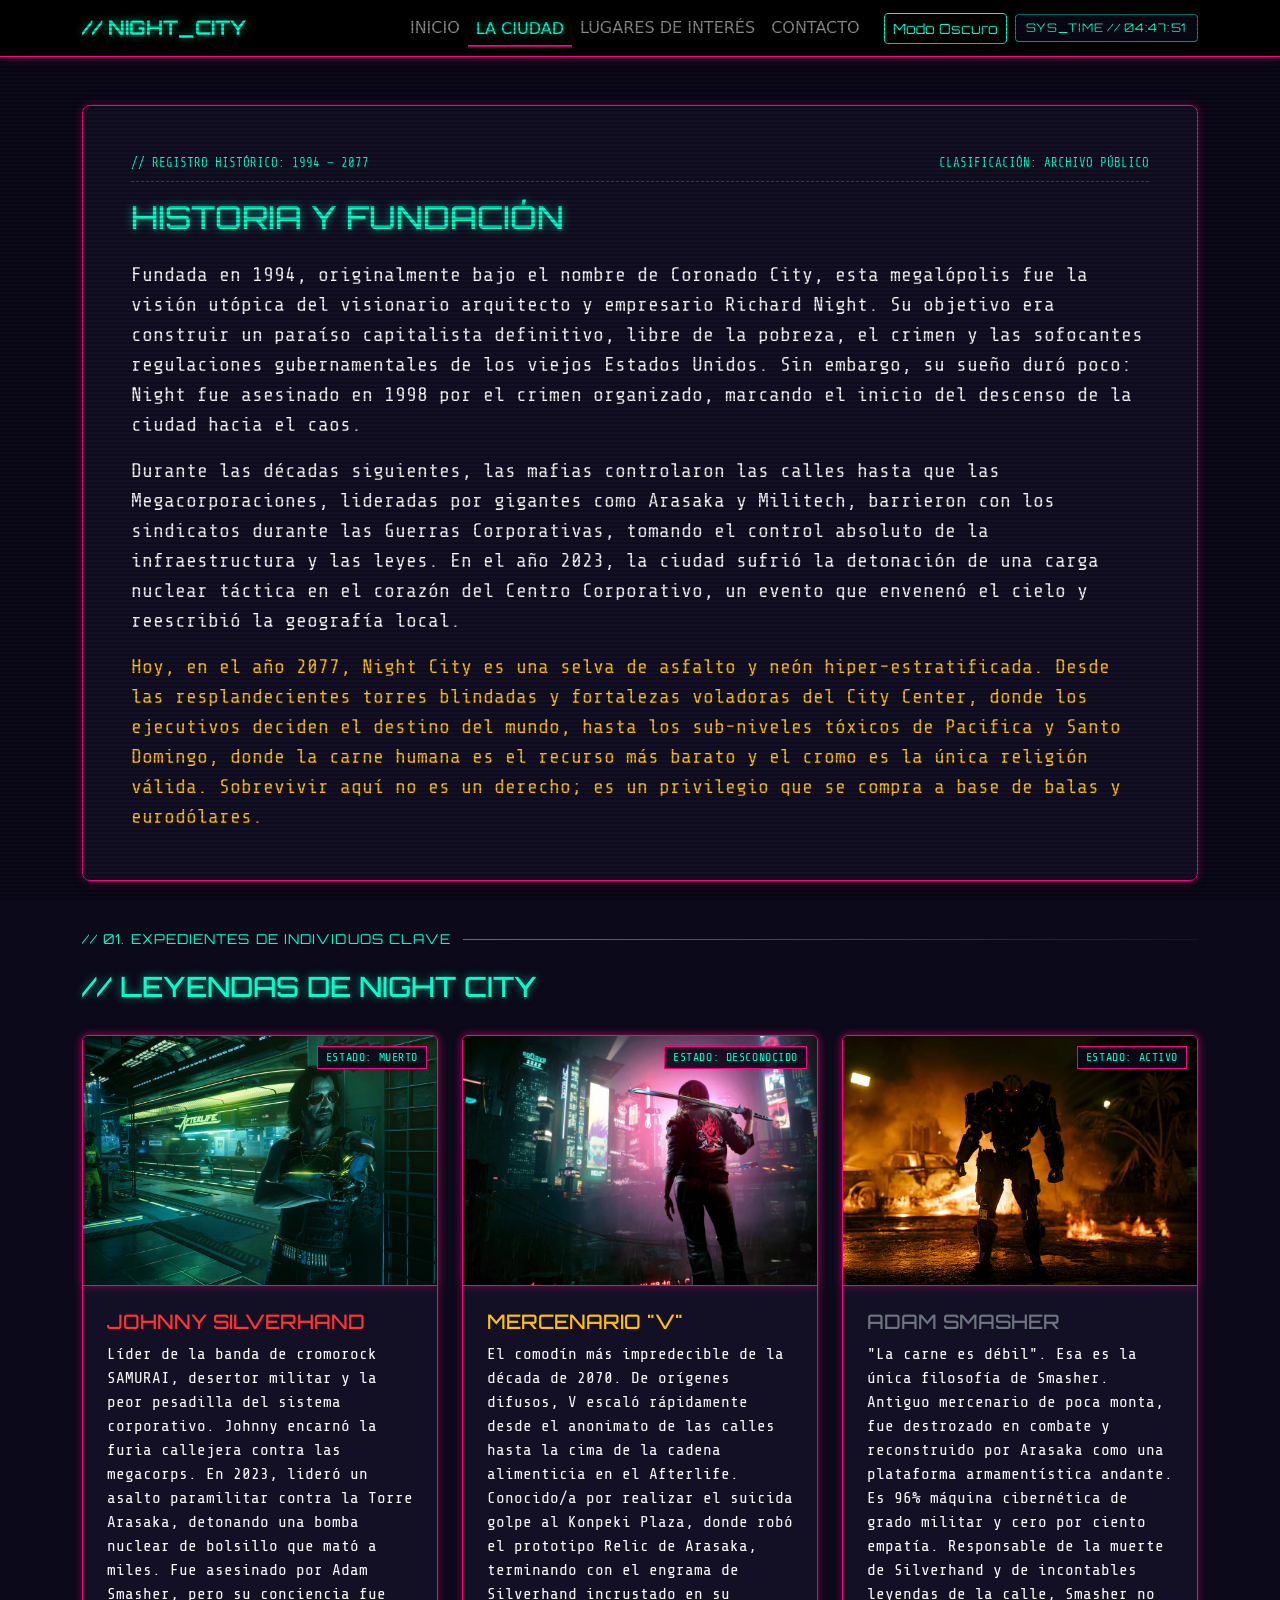
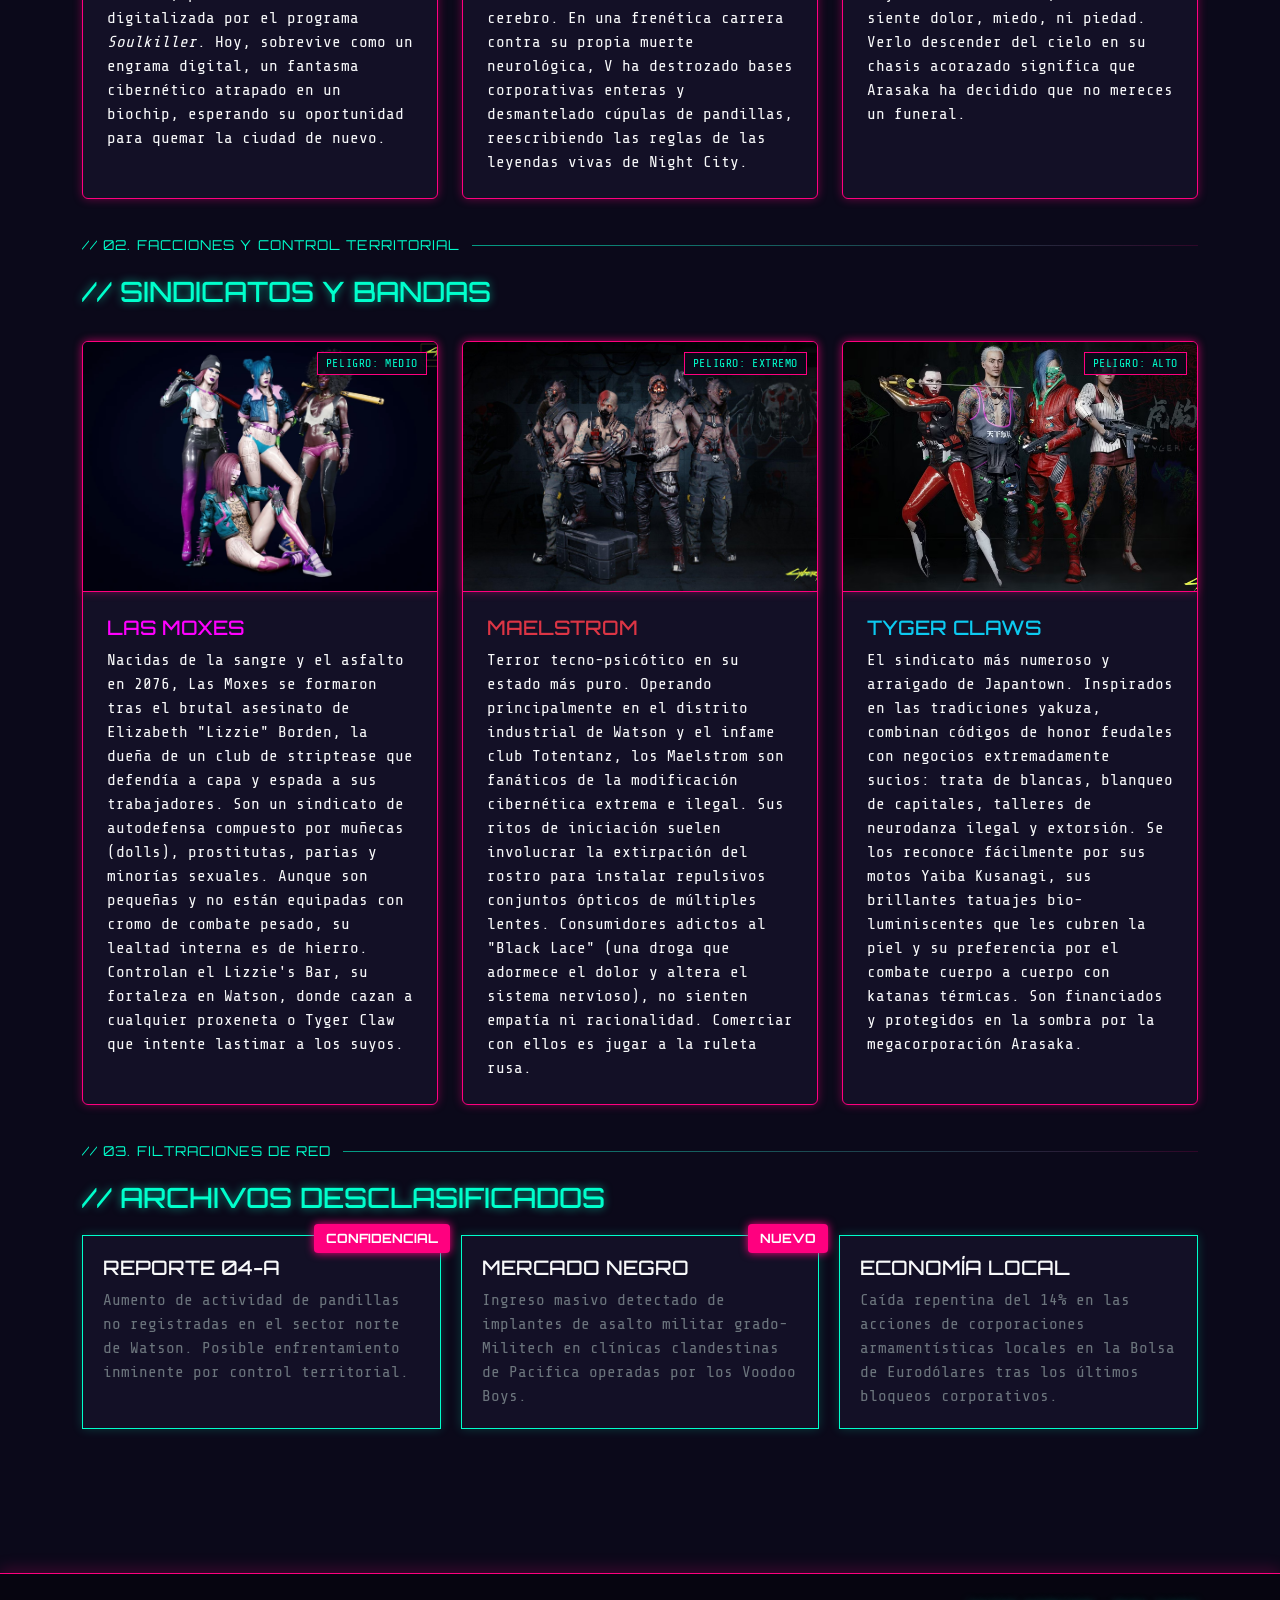
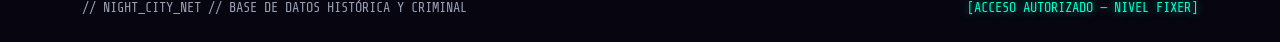
==== commit 3cf14452: "Proyecto finalizado" ====
--- a/ciudad.html
+++ b/ciudad.html
@@ -10,6 +10,7 @@
 </head>
 <body class="bg-dark text-light cyberpunk-body">
     <div class="scanline"></div>
+    <canvas id="matrix-bg" aria-hidden="true"></canvas>
 
     <nav class="navbar navbar-expand-lg navbar-dark bg-black border-bottom border-neon">
         <div class="container">
@@ -18,19 +19,30 @@
                 <span class="navbar-toggler-icon"></span>
             </button>
             <div class="collapse navbar-collapse justify-content-end" id="navbarNav">
-                <ul class="navbar-nav">
+                <ul class="navbar-nav align-items-center">
                     <li class="nav-item"><a class="nav-link" href="index.html">INICIO</a></li>
                     <li class="nav-item"><a class="nav-link active" href="ciudad.html">LA CIUDAD</a></li>
                     <li class="nav-item"><a class="nav-link" href="lugares.html">LUGARES DE INTERÉS</a></li>
                     <li class="nav-item"><a class="nav-link" href="contacto.html">CONTACTO</a></li>
+                    <li class="nav-item ms-lg-3 mt-2 mt-lg-0">
+                        <button id="btn-modo" class="btn btn-outline-neon btn-sm font-orbitron">Modo Oscuro</button>
+                    </li>
+                    <li class="nav-item ms-lg-2 mt-2 mt-lg-0">
+                        <span id="reloj-hud" class="hud-clock font-orbitron">SYS_TIME // --:--:--</span>
+                    </li>
                 </ul>
             </div>
         </div>
     </nav>
 
     <main class="container py-5">
-        <!-- Historia Base Expandida -->
-        <div class="p-5 mb-5 bg-cyber-dark border border-neon rounded-3 shadow-neon">
+
+        <div class="p-4 p-md-5 mb-5 bg-cyber-dark border border-neon rounded-3 shadow-neon">
+            <div class="hud-meta-bar">
+                <span>// REGISTRO HISTÓRICO: 1994 — 2077</span>
+                <span>CLASIFICACIÓN: ARCHIVO PÚBLICO</span>
+            </div>
+
             <h2 class="font-orbitron text-neon mb-4">HISTORIA Y FUNDACIÓN</h2>
             <p class="text-mono fs-5">
                 Fundada en 1994, originalmente bajo el nombre de Coronado City, esta megalópolis fue la visión utópica del visionario arquitecto y empresario Richard Night. Su objetivo era construir un paraíso capitalista definitivo, libre de la pobreza, el crimen y las sofocantes regulaciones gubernamentales de los viejos Estados Unidos. Sin embargo, su sueño duró poco: Night fue asesinado en 1998 por el crimen organizado, marcando el inicio del descenso de la ciudad hacia el caos.
@@ -38,17 +50,21 @@
             <p class="text-mono fs-5">
                 Durante las décadas siguientes, las mafias controlaron las calles hasta que las Megacorporaciones, lideradas por gigantes como Arasaka y Militech, barrieron con los sindicatos durante las Guerras Corporativas, tomando el control absoluto de la infraestructura y las leyes. En el año 2023, la ciudad sufrió la detonación de una carga nuclear táctica en el corazón del Centro Corporativo, un evento que envenenó el cielo y reescribió la geografía local.
             </p>
-            <p class="text-mono fs-5 text-warning">
+            <p class="text-mono fs-5 text-warning mb-0">
                 Hoy, en el año 2077, Night City es una selva de asfalto y neón hiper-estratificada. Desde las resplandecientes torres blindadas y fortalezas voladoras del City Center, donde los ejecutivos deciden el destino del mundo, hasta los sub-niveles tóxicos de Pacifica y Santo Domingo, donde la carne humana es el recurso más barato y el cromo es la única religión válida. Sobrevivir aquí no es un derecho; es un privilegio que se compra a base de balas y eurodólares.
             </p>
         </div>
 
-        <!-- Sección de Leyendas Expandida -->
-        <h3 class="font-orbitron text-neon mt-5 efecto-glitch">// LEYENDAS DE NIGHT CITY</h3>
+        <div class="seccion-divisor">
+            <span>// 01. EXPEDIENTES DE INDIVIDUOS CLAVE</span>
+        </div>
+
+        <h3 class="font-orbitron text-neon efecto-glitch">// LEYENDAS DE NIGHT CITY</h3>
         <div class="row g-4 mt-2">
-            
+
             <div class="col-md-4">
                 <div class="card bg-cyber-dark border-neon h-100 shadow-neon">
+                    <span class="hud-card-tag">ESTADO: MUERTO</span>
                     <img src="img/JohnnySilverhand.jpg" class="card-img-top border-bottom border-neon" alt="Johnny Silverhand" style="height: 250px; object-fit: cover;">
                     <div class="card-body d-flex flex-column p-4">
                         <h5 class="card-title font-orbitron" style="color: #ff3333;">JOHNNY SILVERHAND</h5>
@@ -58,9 +74,10 @@
                     </div>
                 </div>
             </div>
-            
+
             <div class="col-md-4">
                 <div class="card bg-cyber-dark border-neon h-100 shadow-neon">
+                    <span class="hud-card-tag">ESTADO: DESCONOCIDO</span>
                     <img src="img/V_Cyberpunk.jpg" class="card-img-top border-bottom border-neon" alt="Mercenario V" style="height: 250px; object-fit: cover;">
                     <div class="card-body d-flex flex-column p-4">
                         <h5 class="card-title font-orbitron text-warning">MERCENARIO "V"</h5>
@@ -70,9 +87,10 @@
                     </div>
                 </div>
             </div>
-            
+
             <div class="col-md-4">
                 <div class="card bg-cyber-dark border-neon h-100 shadow-neon">
+                    <span class="hud-card-tag">ESTADO: ACTIVO</span>
                     <img src="img/AdamSmasher.jpg" class="card-img-top border-bottom border-neon" alt="Adam Smasher" style="height: 250px; object-fit: cover;">
                     <div class="card-body d-flex flex-column p-4">
                         <h5 class="card-title font-orbitron text-secondary">ADAM SMASHER</h5>
@@ -85,12 +103,16 @@
 
         </div>
 
-        <!-- Sección de Bandas Expandida -->
-        <h3 class="font-orbitron text-neon mt-5 efecto-glitch">// SINDICATOS Y BANDAS</h3>
+        <div class="seccion-divisor">
+            <span>// 02. FACCIONES Y CONTROL TERRITORIAL</span>
+        </div>
+
+        <h3 class="font-orbitron text-neon efecto-glitch">// SINDICATOS Y BANDAS</h3>
         <div class="row g-4 mt-2">
-            
+
             <div class="col-md-4">
                 <div class="card bg-cyber-dark border-neon h-100 shadow-neon">
+                    <span class="hud-card-tag">PELIGRO: MEDIO</span>
                     <img src="img/Moxes.jpg" class="card-img-top border-bottom border-neon" alt="Las Moxes" style="height: 250px; object-fit: cover;">
                     <div class="card-body d-flex flex-column p-4">
                         <h5 class="card-title font-orbitron" style="color: #ff00ff;">LAS MOXES</h5>
@@ -100,9 +122,10 @@
                     </div>
                 </div>
             </div>
-            
+
             <div class="col-md-4">
                 <div class="card bg-cyber-dark border-neon h-100 shadow-neon">
+                    <span class="hud-card-tag">PELIGRO: EXTREMO</span>
                     <img src="img/Maelstrom.jpg" class="card-img-top border-bottom border-neon" alt="Maelstrom" style="height: 250px; object-fit: cover;">
                     <div class="card-body d-flex flex-column p-4">
                         <h5 class="card-title font-orbitron text-danger">MAELSTROM</h5>
@@ -112,9 +135,10 @@
                     </div>
                 </div>
             </div>
-            
+
             <div class="col-md-4">
                 <div class="card bg-cyber-dark border-neon h-100 shadow-neon">
+                    <span class="hud-card-tag">PELIGRO: ALTO</span>
                     <img src="img/TygerClaws.jpg" class="card-img-top border-bottom border-neon" alt="Tyger Claws" style="height: 250px; object-fit: cover;">
                     <div class="card-body d-flex flex-column p-4">
                         <h5 class="card-title font-orbitron text-info">TYGER CLAWS</h5>
@@ -127,26 +151,37 @@
 
         </div>
 
-        <!-- Archivos Desclasificados (Flexbox TP) -->
-        <h3 class="font-orbitron text-neon mt-5 efecto-glitch">// ARCHIVOS DESCLASIFICADOS</h3>
+        <div class="seccion-divisor">
+            <span>// 03. FILTRACIONES DE RED</span>
+        </div>
+
+        <h3 class="font-orbitron text-neon efecto-glitch">// ARCHIVOS DESCLASIFICADOS</h3>
         <div class="flex-container-custom mb-5">
             <div class="flex-item-custom posicion-relativa">
                 <span class="badge-cyber">CONFIDENCIAL</span>
                 <h5 class="font-orbitron text-light">REPORTE 04-A</h5>
-                <p class="text-mono text-secondary">Aumento de actividad de pandillas no registradas en el sector norte de Watson. Posible enfrentamiento inminente por control territorial.</p>
+                <p class="text-mono text-secondary mb-0">Aumento de actividad de pandillas no registradas en el sector norte de Watson. Posible enfrentamiento inminente por control territorial.</p>
             </div>
             <div class="flex-item-custom posicion-relativa">
                 <span class="badge-cyber">NUEVO</span>
                 <h5 class="font-orbitron text-light">MERCADO NEGRO</h5>
-                <p class="text-mono text-secondary">Ingreso masivo detectado de implantes de asalto militar grado-Militech en clínicas clandestinas de Pacifica operadas por los Voodoo Boys.</p>
+                <p class="text-mono text-secondary mb-0">Ingreso masivo detectado de implantes de asalto militar grado-Militech en clínicas clandestinas de Pacifica operadas por los Voodoo Boys.</p>
             </div>
             <div class="flex-item-custom">
                 <h5 class="font-orbitron text-light">ECONOMÍA LOCAL</h5>
-                <p class="text-mono text-secondary">Caída repentina del 14% en las acciones de corporaciones armamentísticas locales en la Bolsa de Eurodólares tras los últimos bloqueos corporativos.</p>
+                <p class="text-mono text-secondary mb-0">Caída repentina del 14% en las acciones de corporaciones armamentísticas locales en la Bolsa de Eurodólares tras los últimos bloqueos corporativos.</p>
             </div>
         </div>
     </main>
 
+    <footer class="cyber-footer py-4 mt-5">
+        <div class="container d-flex flex-column flex-md-row justify-content-between align-items-center gap-2">
+            <span>// NIGHT_CITY_NET // BASE DE DATOS HISTÓRICA Y CRIMINAL</span>
+            <span class="text-neon">[ACCESO AUTORIZADO — NIVEL FIXER]</span>
+        </div>
+    </footer>
+
     <script src="https://cdn.jsdelivr.net/npm/bootstrap@5.3.3/dist/js/bootstrap.bundle.min.js"></script>
+    <script src="js/main.js"></script>
 </body>
 </html>
--- a/css/estilos.css
+++ b/css/estilos.css
@@ -75,9 +75,7 @@
     border-radius: 4px;
 }
 
-/* ========================================= */
 /* FLEXBOX */
-/* ========================================= */
 .flex-container-custom {
     display: flex;
     flex-wrap: wrap;
@@ -104,6 +102,7 @@
 
 .card {
     transition: transform 0.3s ease, box-shadow 0.3s ease;
+    position: relative;
 }
 
 .card:hover {
@@ -113,3 +112,271 @@
     z-index: 10;
 }
 
+/* MEJORAS VISUALES HUD / NCPD / NAVBAR */
+.navbar .nav-link.active {
+    color: #00ffcc !important;
+    text-shadow: 0 0 8px rgba(0, 255, 204, 0.55);
+    border-bottom: 2px solid #ff007f;
+    padding-bottom: 4px;
+}
+
+.hud-clock {
+    display: inline-block;
+    padding: 4px 10px;
+    font-size: 0.75rem;
+    letter-spacing: 0.06em;
+    color: #00ffcc;
+    background-color: rgba(11, 9, 26, 0.88);
+    border: 1px solid rgba(0, 255, 204, 0.55);
+    border-radius: 4px;
+    white-space: nowrap;
+}
+
+@keyframes pulso-alerta {
+    0%, 100% {
+        opacity: 1;
+        transform: scale(1);
+        box-shadow: 0 0 8px #ff007f;
+    }
+    50% {
+        opacity: 0.35;
+        transform: scale(0.8);
+        box-shadow: 0 0 2px #ff007f;
+    }
+}
+
+.alerta-dot {
+    display: inline-block;
+    width: 9px;
+    height: 9px;
+    border-radius: 50%;
+    background-color: #ff007f;
+    margin-right: 8px;
+    vertical-align: middle;
+    animation: pulso-alerta 1.5s infinite;
+}
+
+.alerta-dot-cyan {
+    background-color: #00ffcc;
+    box-shadow: 0 0 8px #00ffcc;
+}
+
+.hud-banner {
+    position: relative;
+    overflow: hidden;
+    border: 1px solid rgba(0, 255, 204, 0.45);
+    border-radius: 4px;
+}
+
+.hud-banner img {
+    display: block;
+    width: 100%;
+}
+
+.hud-tag {
+    position: absolute;
+    background-color: rgba(11, 9, 26, 0.88);
+    color: #00ffcc;
+    border: 1px solid rgba(0, 255, 204, 0.55);
+    padding: 3px 8px;
+    font-family: 'Share Tech Mono', monospace;
+    font-size: 0.75rem;
+    letter-spacing: 0.06em;
+    pointer-events: none;
+    z-index: 2;
+}
+
+.hud-tag-top-left {
+    top: 10px;
+    left: 10px;
+}
+
+.hud-tag-bottom-right {
+    bottom: 10px;
+    right: 10px;
+    color: #ff007f;
+    border-color: rgba(255, 0, 127, 0.65);
+}
+
+.hud-card-tag {
+    position: absolute;
+    top: 10px;
+    right: 10px;
+    background-color: rgba(11, 9, 26, 0.9);
+    color: #00ffcc;
+    border: 1px solid #ff007f;
+    padding: 2px 8px;
+    font-family: 'Share Tech Mono', monospace;
+    font-size: 0.72rem;
+    letter-spacing: 0.05em;
+    z-index: 3;
+}
+
+.hud-caption {
+    font-family: 'Share Tech Mono', monospace;
+    font-size: 0.82rem;
+    color: #00ffcc;
+    letter-spacing: 0.05em;
+    border-left: 3px solid #ff007f;
+    padding-left: 10px;
+    margin-top: 10px;
+    text-align: left;
+}
+
+.seccion-divisor {
+    display: flex;
+    align-items: center;
+    gap: 12px;
+    margin: 2.25rem 0 1.25rem;
+    font-family: 'Orbitron', sans-serif;
+    font-size: 0.85rem;
+    letter-spacing: 0.08em;
+    color: #00ffcc;
+}
+
+.seccion-divisor::after {
+    content: "";
+    flex: 1;
+    height: 1px;
+    background: linear-gradient(90deg, rgba(0, 255, 204, 0.6), rgba(255, 0, 127, 0.15));
+}
+
+.hud-stats-grid {
+    display: grid;
+    grid-template-columns: repeat(auto-fit, minmax(170px, 1fr));
+    gap: 12px;
+    margin-top: 1.5rem;
+    text-align: left;
+}
+
+.hud-stat-box {
+    background-color: rgba(6, 5, 16, 0.85);
+    border: 1px solid rgba(0, 255, 204, 0.35);
+    border-left: 3px solid #ff007f;
+    padding: 10px 14px;
+}
+
+.hud-stat-label {
+    font-family: 'Share Tech Mono', monospace;
+    font-size: 0.72rem;
+    color: #9aa0b4;
+    display: block;
+}
+
+.hud-stat-value {
+    font-family: 'Orbitron', sans-serif;
+    font-size: 0.98rem;
+    color: #00ffcc;
+    font-weight: 700;
+}
+
+.hud-meta-bar {
+    display: flex;
+    flex-wrap: wrap;
+    justify-content: space-between;
+    gap: 8px;
+    font-family: 'Share Tech Mono', monospace;
+    font-size: 0.78rem;
+    color: #00ffcc;
+    border-bottom: 1px dashed rgba(255, 0, 127, 0.5);
+    padding-bottom: 8px;
+    margin-bottom: 16px;
+}
+
+.cyber-footer {
+    background-color: #060510;
+    border-top: 1px solid #ff007f;
+    box-shadow: 0 -4px 15px rgba(255, 0, 127, 0.2);
+    font-family: 'Share Tech Mono', monospace;
+    font-size: 0.85rem;
+    color: #9aa0b4;
+}
+
+/* LLUVIA DE NÚMEROS TIPO MATRIX EN EL FONDO */
+#matrix-bg {
+    position: fixed;
+    top: 0;
+    left: 0;
+    width: 100vw;
+    height: 100vh;
+    z-index: 0;
+    pointer-events: none;
+    opacity: 0.22;
+}
+
+.navbar,
+main,
+footer,
+.container > .alert {
+    position: relative;
+    z-index: 1;
+}
+
+body.oscuro #matrix-bg {
+    opacity: 0.08;
+}
+
+/* MODO CLARO / ALTERNATIVO (.oscuro) */
+body.oscuro {
+    background-color: #f0f2f5 !important;
+    color: #212529 !important;
+}
+
+body.oscuro .bg-cyber-dark {
+    background-color: #ffffff !important;
+    color: #212529 !important;
+    border-color: #00acc1 !important;
+}
+
+body.oscuro .text-light {
+    color: #212529 !important;
+}
+
+body.oscuro .text-secondary {
+    color: #6c757d !important;
+}
+
+body.oscuro .card {
+    background-color: #ffffff !important;
+    color: #212529 !important;
+}
+
+body.oscuro .hud-tag,
+body.oscuro .hud-card-tag,
+body.oscuro .hud-clock {
+    background-color: rgba(255, 255, 255, 0.92);
+    color: #00897b;
+    border-color: #00acc1;
+}
+
+body.oscuro .hud-tag-bottom-right {
+    color: #c2185b;
+    border-color: #c2185b;
+}
+
+body.oscuro .hud-caption,
+body.oscuro .seccion-divisor,
+body.oscuro .hud-stat-value,
+body.oscuro .hud-meta-bar {
+    color: #00897b;
+}
+
+body.oscuro .hud-stat-box,
+body.oscuro .flex-item-custom {
+    background-color: #ffffff;
+    border-color: #00acc1;
+    color: #212529;
+}
+
+body.oscuro .form-control,
+body.oscuro .form-select {
+    background-color: #ffffff !important;
+    color: #212529 !important;
+    border-color: #00acc1 !important;
+}
+
+body.oscuro .cyber-footer {
+    background-color: #e9ecef;
+    color: #495057;
+    border-top-color: #00acc1;
+}
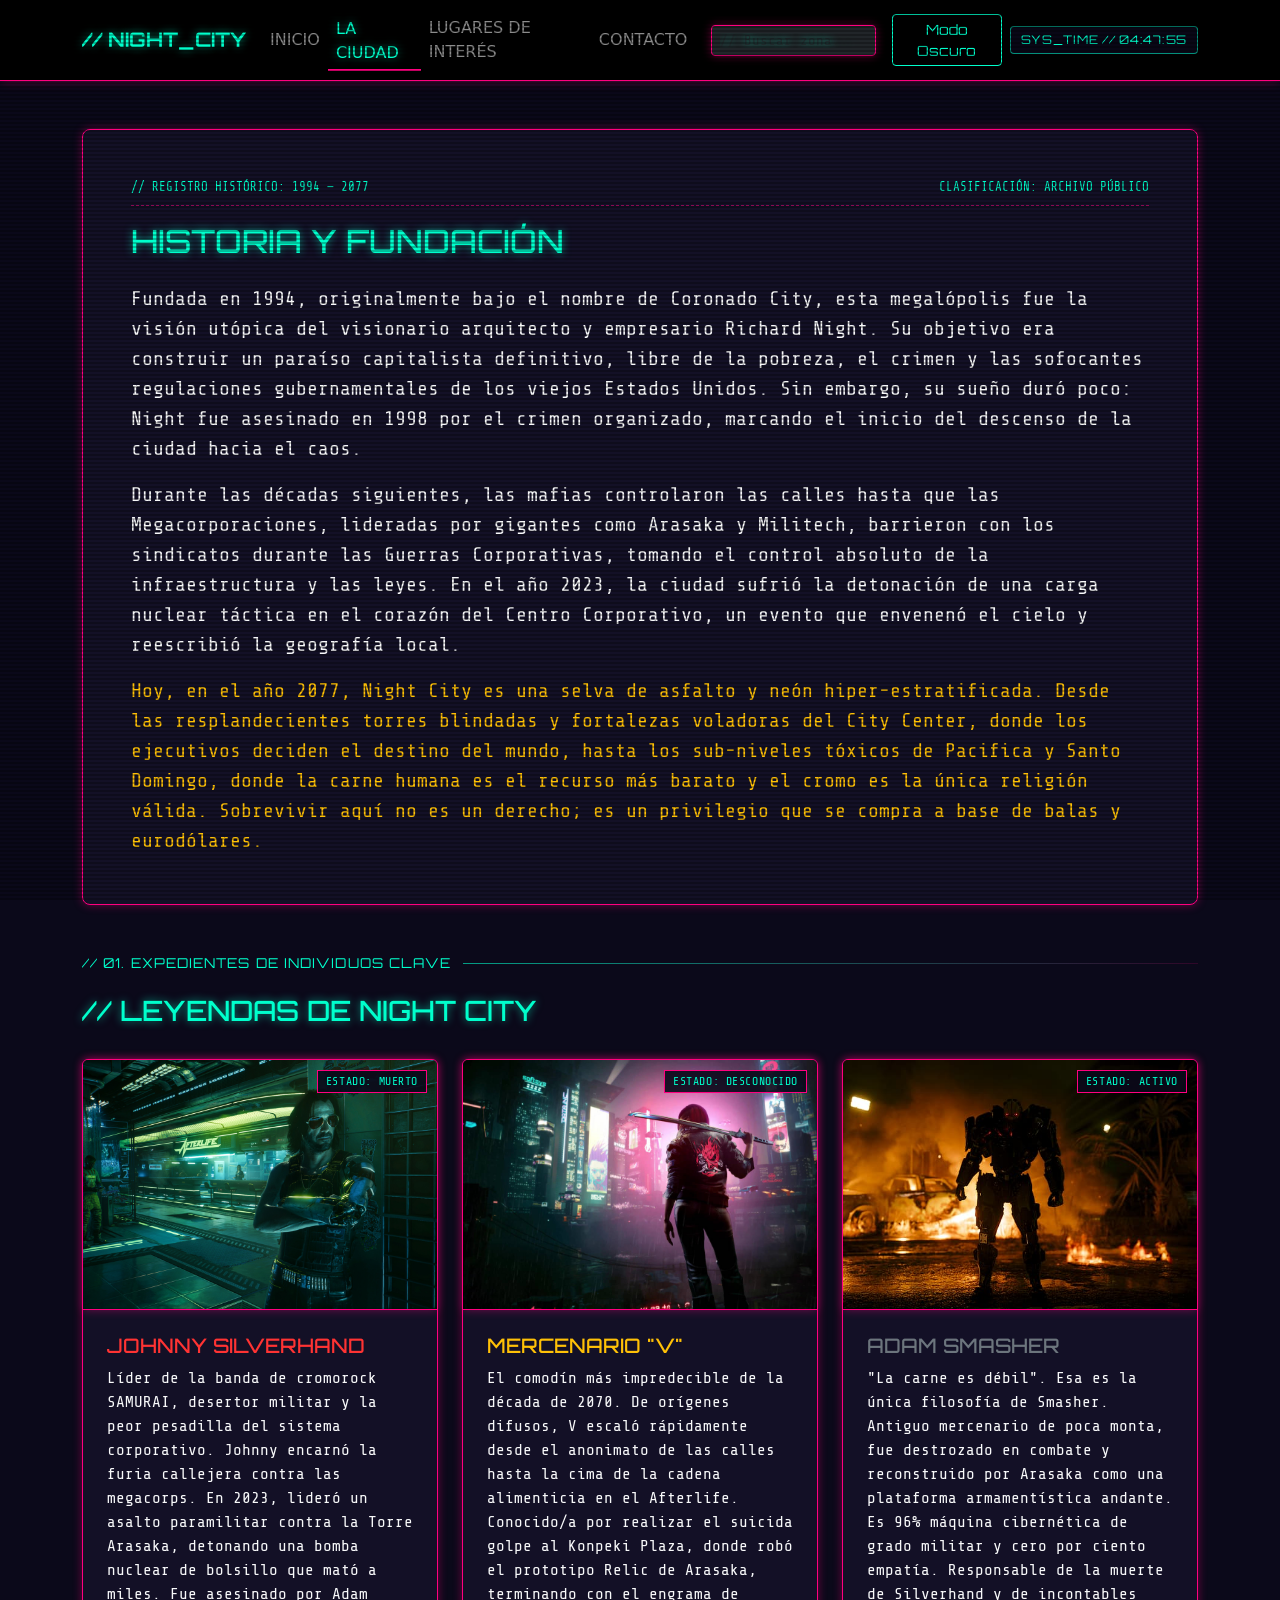
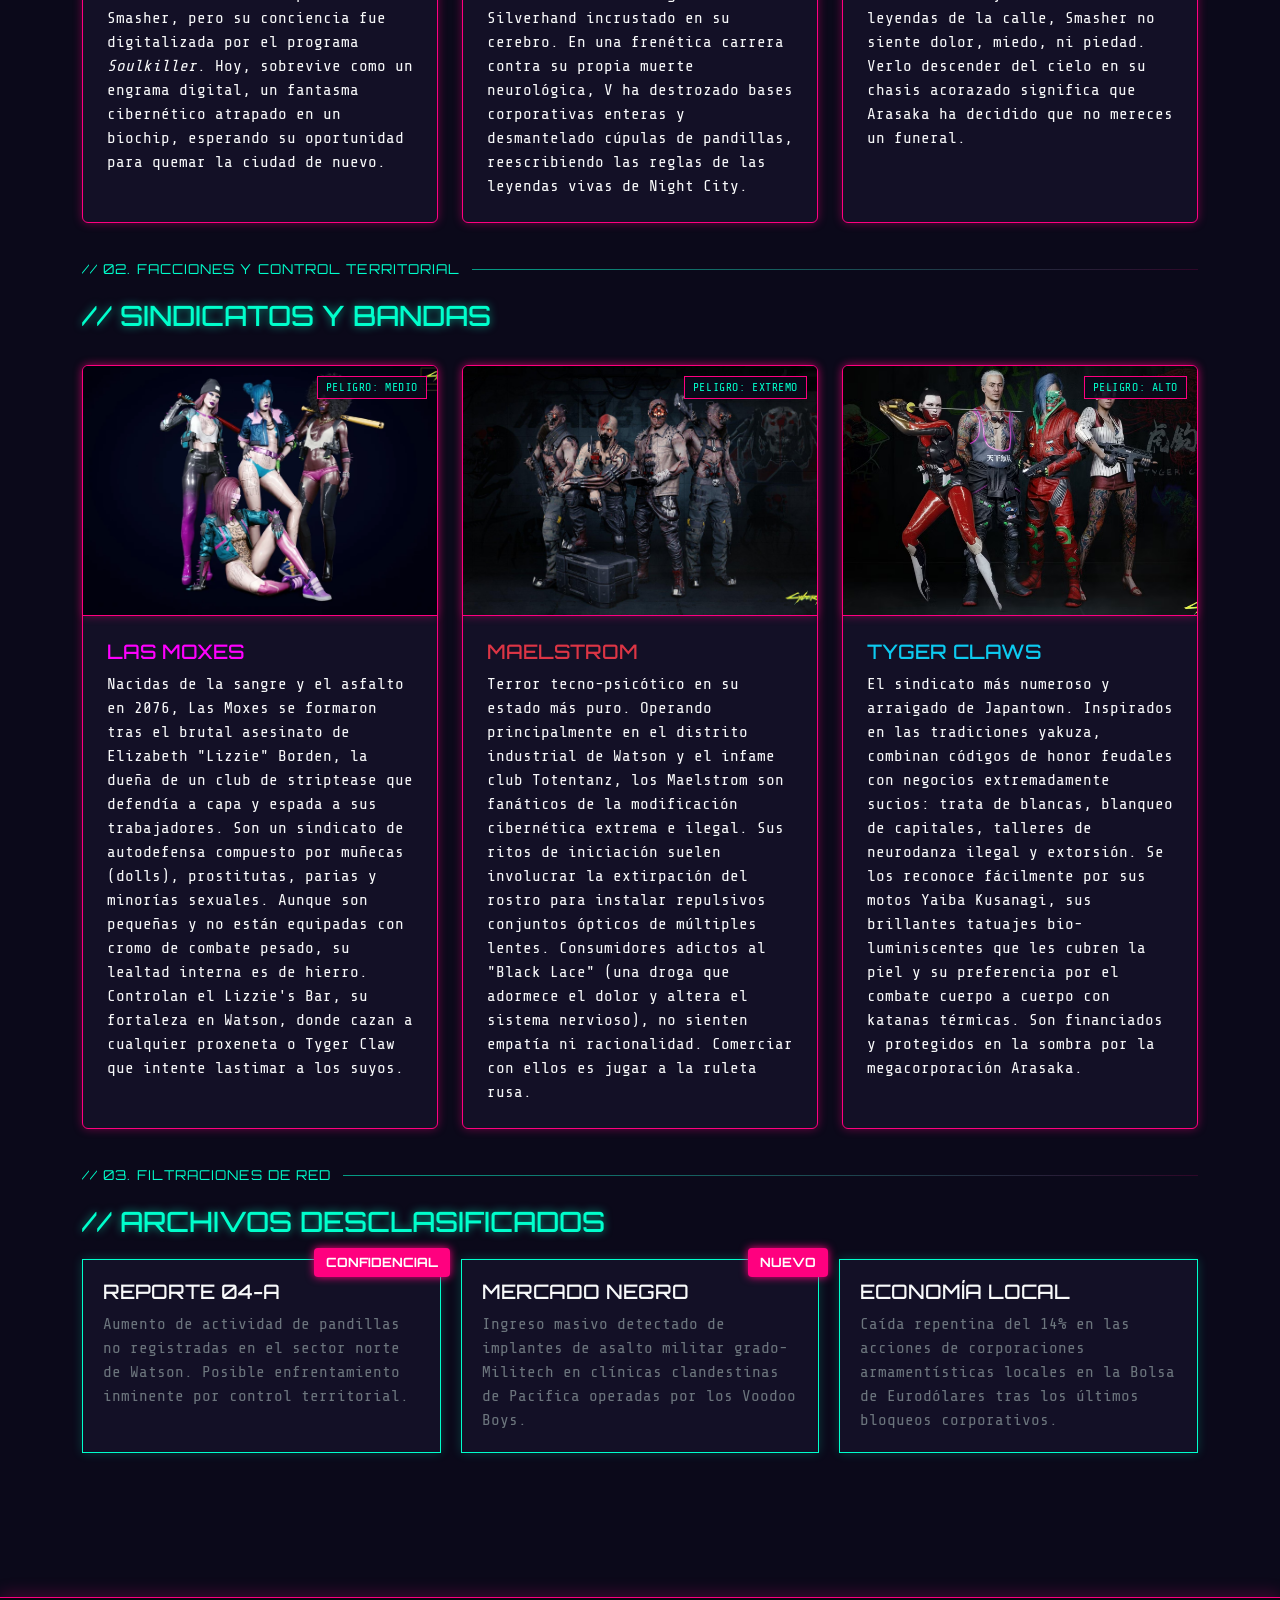
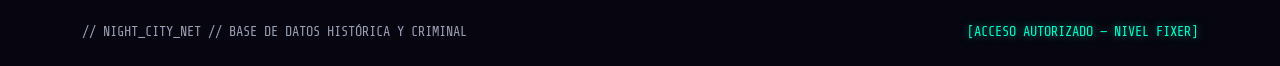
==== commit 220d498b: "Proyecto Finalizado" ====
--- a/ciudad.html
+++ b/ciudad.html
@@ -24,6 +24,10 @@
                     <li class="nav-item"><a class="nav-link active" href="ciudad.html">LA CIUDAD</a></li>
                     <li class="nav-item"><a class="nav-link" href="lugares.html">LUGARES DE INTERÉS</a></li>
                     <li class="nav-item"><a class="nav-link" href="contacto.html">CONTACTO</a></li>
+                    <li class="nav-item ms-lg-3 mt-2 mt-lg-0 position-relative">
+                        <input type="text" id="buscador-nav" class="form-control form-control-sm bg-dark text-neon border-neon text-mono" placeholder="// Buscar zona...">
+                        <div id="menu-busqueda-nav" class="position-absolute end-0 mt-1 p-2 bg-black border border-neon rounded shadow-neon" style="display: none; min-width: 260px; z-index: 2000;"></div>
+                    </li>
                     <li class="nav-item ms-lg-3 mt-2 mt-lg-0">
                         <button id="btn-modo" class="btn btn-outline-neon btn-sm font-orbitron">Modo Oscuro</button>
                     </li>
--- a/css/estilos.css
+++ b/css/estilos.css
@@ -292,7 +292,7 @@
     color: #9aa0b4;
 }
 
-/* LLUVIA DE NÚMEROS TIPO MATRIX EN EL FONDO */
+/* LLUVIA DE NÚMEROS */
 #matrix-bg {
     position: fixed;
     top: 0;
@@ -379,4 +379,19 @@
     background-color: #e9ecef;
     color: #495057;
     border-top-color: #00acc1;
+}
+
+.navbar {
+    z-index: 9990 !important;
+}
+
+#menu-busqueda-nav {
+    z-index: 9995 !important;
+    background-color: #080614 !important;
+    box-shadow: 0 0 22px rgba(255, 0, 127, 0.55), 0 0 12px rgba(0, 255, 204, 0.25) !important;
+}
+
+body.oscuro #menu-busqueda-nav {
+    background-color: #ffffff !important;
+    box-shadow: 0 6px 20px rgba(0, 0, 0, 0.2) !important;
 }
